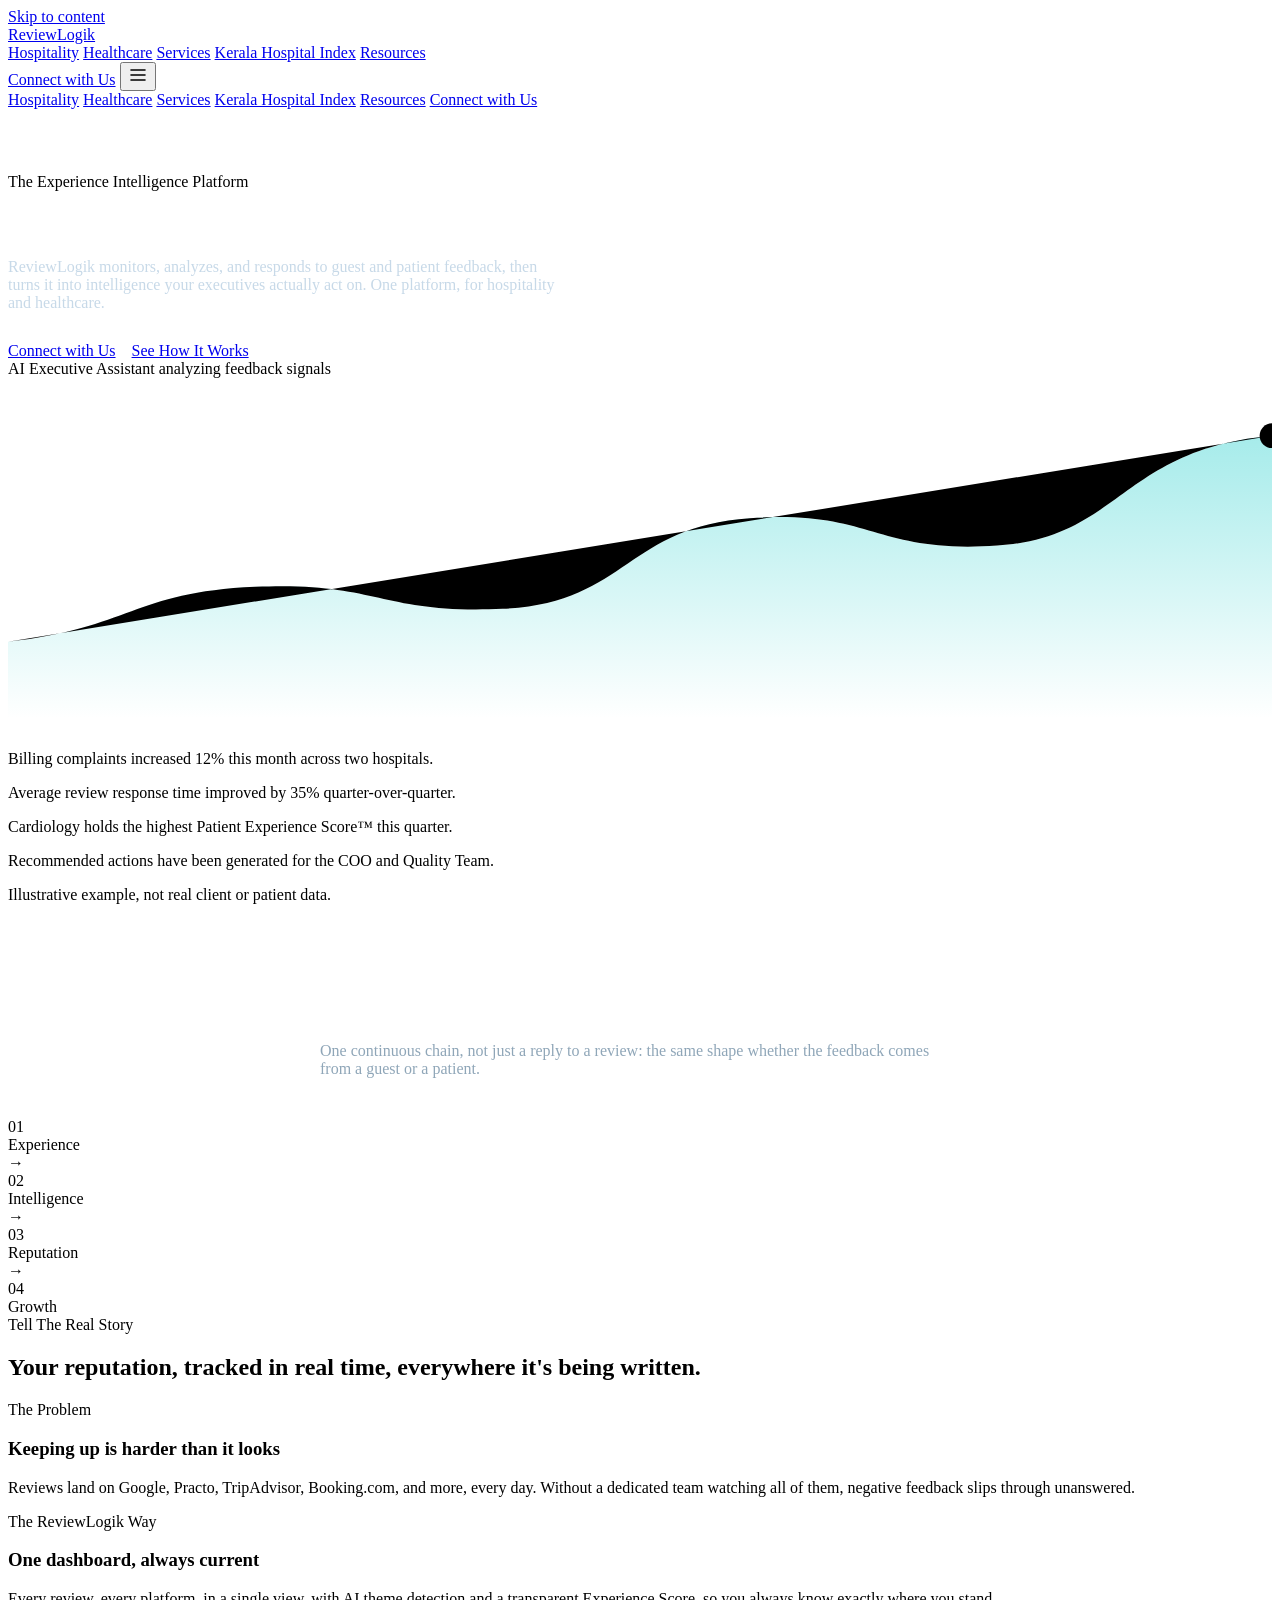
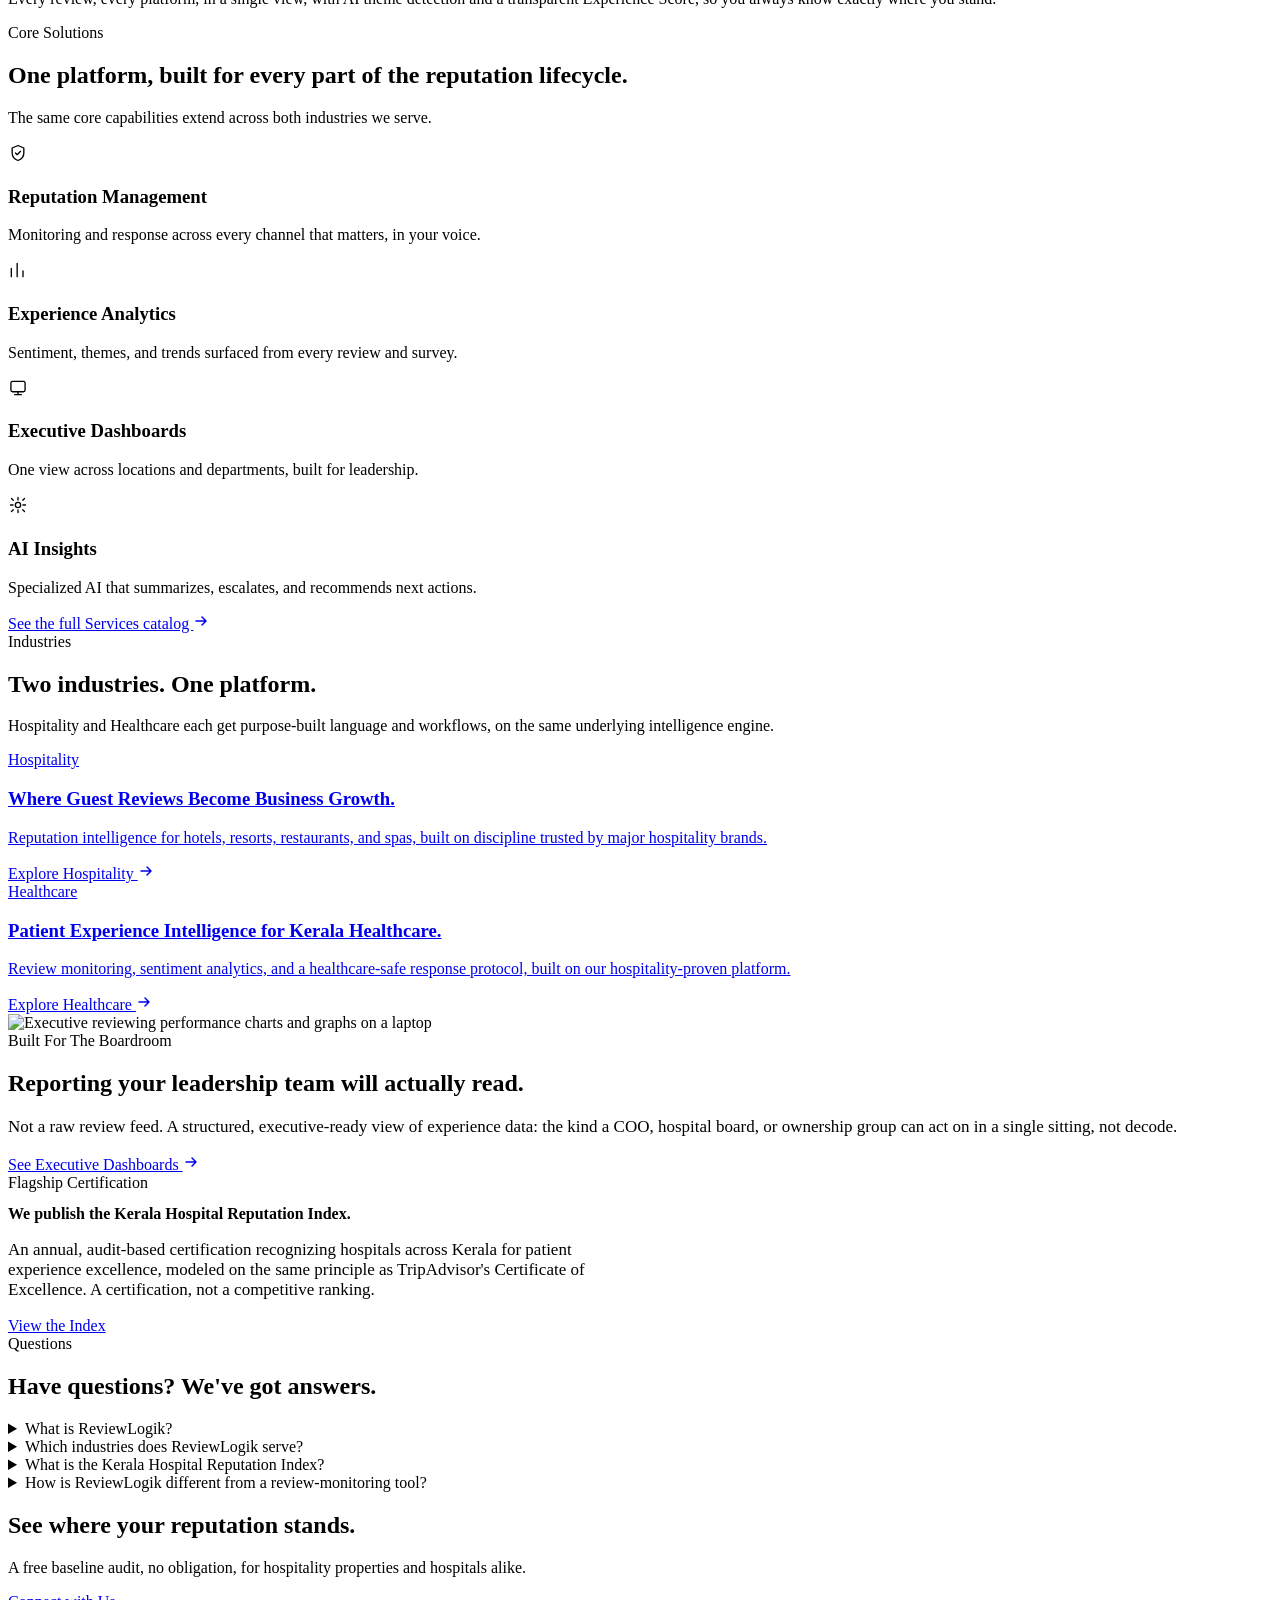
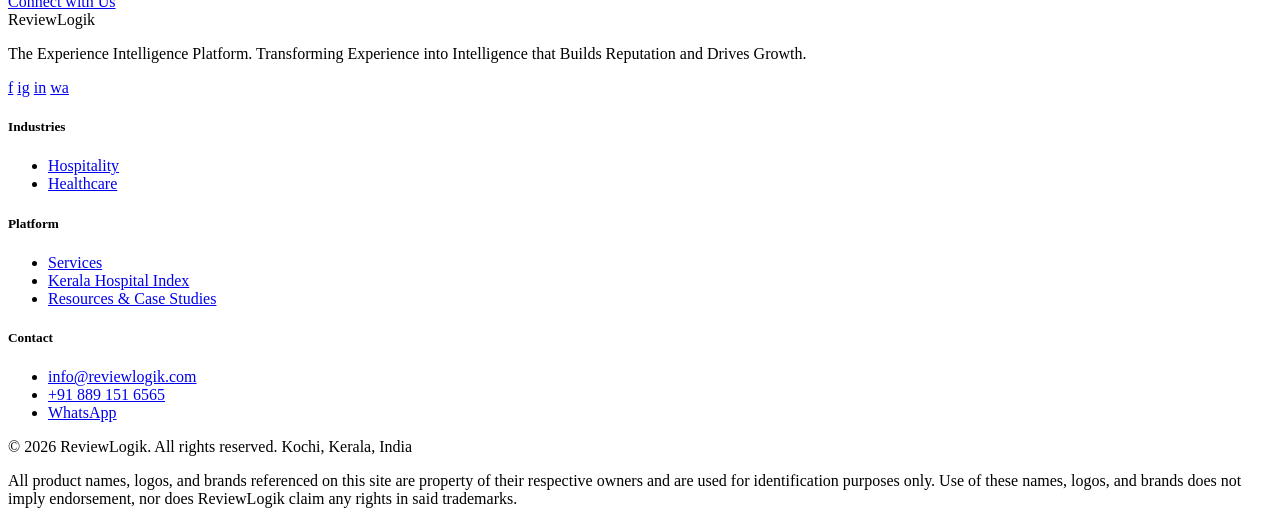
==== index.html @ 5dbf4f32 "Add files via upload" ====
<!DOCTYPE html>
<html lang="en">
<head>
<meta charset="UTF-8">
<meta name="viewport" content="width=device-width, initial-scale=1.0">
<title>ReviewLogik | The Experience Intelligence Platform</title>
<meta name="description" content="ReviewLogik turns guest and patient feedback into executive intelligence: reputation management, experience analytics, and AI-powered insight for hospitality and healthcare.">
<link rel="canonical" href="https://reviewlogik.com/">

<meta property="og:type" content="website">
<meta property="og:title" content="ReviewLogik | The Experience Intelligence Platform">
<meta property="og:description" content="ReviewLogik turns guest and patient feedback into executive intelligence: reputation management, experience analytics, and AI-powered insight for hospitality and healthcare.">
<meta property="og:url" content="https://reviewlogik.com/">
<meta property="og:image" content="https://reviewlogik.com/assets/img/og-default.png">
<meta property="og:site_name" content="ReviewLogik">

<meta name="twitter:card" content="summary_large_image">
<meta name="twitter:title" content="ReviewLogik | The Experience Intelligence Platform">
<meta name="twitter:description" content="ReviewLogik turns guest and patient feedback into executive intelligence: reputation management, experience analytics, and AI-powered insight for hospitality and healthcare.">
<meta name="twitter:image" content="https://reviewlogik.com/assets/img/og-default.png">

<link rel="preconnect" href="https://fonts.googleapis.com">
<link rel="preconnect" href="https://fonts.gstatic.com" crossorigin>
<link href="https://fonts.googleapis.com/css2?family=Inter:wght@400;500;600;700;800&display=swap" rel="stylesheet">
<link rel="stylesheet" href="/assets/css/styles.css">

<script type="application/ld+json">
{
  "@context": "https://schema.org",
  "@type": "Organization",
  "name": "ReviewLogik",
  "url": "https://reviewlogik.com/",
  "description": "ReviewLogik is the Experience Intelligence Platform, helping hospitality and healthcare organizations turn guest and patient feedback into reputation and growth.",
  "sameAs": [
    "https://www.facebook.com/reviewlogik/",
    "https://www.instagram.com/reviewlogik/",
    "https://www.linkedin.com/company/reviewlogik/"
  ],
  "address": { "@type": "PostalAddress", "addressLocality": "Kochi", "addressRegion": "Kerala", "addressCountry": "IN" },
  "contactPoint": { "@type": "ContactPoint", "telephone": "+91-889-151-6565", "email": "info@reviewlogik.com", "contactType": "sales" }
}
</script>
<script type="application/ld+json">
{
  "@context": "https://schema.org",
  "@type": "FAQPage",
  "mainEntity": [
    {
      "@type": "Question",
      "name": "What is ReviewLogik?",
      "acceptedAnswer": { "@type": "Answer", "text": "ReviewLogik is an Experience Intelligence Platform that helps hospitality and healthcare organizations monitor, analyze, and respond to guest and patient feedback, turning reviews and sentiment into intelligence executives can act on." }
    },
    {
      "@type": "Question",
      "name": "Which industries does ReviewLogik serve?",
      "acceptedAnswer": { "@type": "Answer", "text": "ReviewLogik serves two industries today: Hospitality (hotels, resorts, restaurants, and spas) and Healthcare (hospitals and clinics), on one shared platform." }
    },
    {
      "@type": "Question",
      "name": "What is the Kerala Hospital Reputation Index?",
      "acceptedAnswer": { "@type": "Answer", "text": "The Kerala Hospital Reputation Index is ReviewLogik's annual, audit-based certification recognizing hospitals across Kerala for patient experience excellence, modeled on the same principle as TripAdvisor's Certificate of Excellence." }
    },
    {
      "@type": "Question",
      "name": "How is ReviewLogik different from a review-monitoring tool?",
      "acceptedAnswer": { "@type": "Answer", "text": "Rather than only monitoring and responding to reviews, ReviewLogik turns that feedback into executive-level intelligence: sentiment trends, department-level insight, and recommended actions, delivered through executive dashboards." }
    }
  ]
}
</script>
</head>
<body>

<a class="skip-link" href="#main">Skip to content</a>
<header class="site-header">
  <div class="nav-inner">
    <a class="wordmark" href="/index.html" aria-label="ReviewLogik home">ReviewLogik</a>
    <nav class="nav-links" aria-label="Primary">
      <a href="/industries/hospitality.html">Hospitality</a>
      <a href="/industries/healthcare.html">Healthcare</a>
      <a href="/services.html">Services</a>
      <a href="/kerala-hospital-index.html">Kerala Hospital Index</a>
      <a href="/resources.html">Resources</a>
    </nav>
    <div class="nav-cta">
      <a class="btn btn-primary btn-sm" href="/services.html#audit">Connect with Us</a>
      <button class="nav-toggle" type="button" aria-label="Open menu" aria-expanded="false" aria-controls="mobile-nav">
        <svg width="20" height="20" viewBox="0 0 20 20" fill="none" aria-hidden="true"><path d="M3 5h14M3 10h14M3 15h14" stroke="currentColor" stroke-width="1.6" stroke-linecap="round"/></svg>
      </button>
    </div>
  </div>
  <nav class="nav-mobile" id="mobile-nav" aria-label="Mobile">
    <a href="/industries/hospitality.html">Hospitality</a>
    <a href="/industries/healthcare.html">Healthcare</a>
    <a href="/services.html">Services</a>
    <a href="/kerala-hospital-index.html">Kerala Hospital Index</a>
    <a href="/resources.html">Resources</a>
    <a href="/services.html#audit">Connect with Us</a>
  </nav>
</header>

<main id="main">

  <!-- HERO -->
  <section class="section-dark" style="padding-top:64px; padding-bottom:56px;">
    <div class="wrap split">
      <div>
        <span class="eyebrow on-dark">The Experience Intelligence Platform</span>
        <h1 style="color:#fff;">Turn Every <span class="hl-dark">Experience</span> Into <span class="hl-dark">Executive Intelligence.</span></h1>
        <p class="lede" style="color:#C7D9E8; max-width:560px; margin-top:18px;">ReviewLogik monitors, analyzes, and responds to guest and patient feedback, then turns it into intelligence your executives actually act on. One platform, for hospitality and healthcare.</p>
        <div style="display:flex; gap:16px; flex-wrap:wrap; margin-top:30px;">
          <a class="btn btn-on-dark" href="/services.html#audit">Connect with Us</a>
          <a class="btn btn-ghost-on-dark" href="#flow">See How It Works</a>
        </div>
      </div>

      <div>
        <div class="insight-panel">
          <div class="insight-panel-head">
            <span class="label">AI Executive Assistant</span>
            <span class="live"><span class="dot"></span> analyzing feedback signals</span>
          </div>

          <svg viewBox="0 0 460 128" width="100%" height="auto" aria-hidden="true" role="img" aria-label="Illustrative trend line showing improving response performance over time">
            <defs>
              <linearGradient id="curveFill" x1="0" y1="0" x2="0" y2="1">
                <stop offset="0%" stop-color="#00C7C4" stop-opacity="0.35"/>
                <stop offset="100%" stop-color="#00C7C4" stop-opacity="0"/>
              </linearGradient>
            </defs>
            <line x1="0" y1="104" x2="460" y2="104" stroke="rgba(255,255,255,.1)" stroke-width="1"/>
            <path d="M0,96 C45,91 45,78 90,76 C135,74 135,86 180,84 C225,82 225,54 270,51 C315,48 315,64 360,61 C405,58 405,26 460,21 L460,124 L0,124 Z" fill="url(#curveFill)"/>
            <path class="draw-line" d="M0,96 C45,91 45,78 90,76 C135,74 135,86 180,84 C225,82 225,54 270,51 C315,48 315,64 360,61 C405,58 405,26 460,21"/>
            <circle cx="460" cy="21" r="4.5" fill="var(--color-teal-bright)"/>
          </svg>

          <div class="insight-lines">
            <div class="insight-line"><span class="dot warning"></span><p>Billing complaints increased 12% this month across two hospitals.</p></div>
            <div class="insight-line"><span class="dot success"></span><p>Average review response time improved by 35% quarter-over-quarter.</p></div>
            <div class="insight-line"><span class="dot neutral"></span><p>Cardiology holds the highest Patient Experience Score™ this quarter.</p></div>
            <div class="insight-line"><span class="dot success"></span><p>Recommended actions have been generated for the COO and Quality Team.</p></div>
          </div>

          <p class="insight-caption">Illustrative example, not real client or patient data.</p>
        </div>
      </div>
    </div>
  </section>

  <!-- FLOW MOTIF -->
  <section class="section-dark" id="flow" style="padding-top:0;">
    <div class="wrap">
      <h2 class="center-text reveal" style="color:#fff;">Experience → Intelligence → Reputation → Growth</h2>
      <p class="center-text reveal" style="color:#8FA6B8; max-width:640px; margin:14px auto 40px;">One continuous chain, not just a reply to a review: the same shape whether the feedback comes from a guest or a patient.</p>
      <div class="flow-row reveal">
        <div class="flow-step"><div class="n">01</div><div class="t">Experience</div></div>
        <div class="flow-arrow">&rarr;</div>
        <div class="flow-step"><div class="n">02</div><div class="t">Intelligence</div></div>
        <div class="flow-arrow">&rarr;</div>
        <div class="flow-step"><div class="n">03</div><div class="t">Reputation</div></div>
        <div class="flow-arrow">&rarr;</div>
        <div class="flow-step"><div class="n">04</div><div class="t">Growth</div></div>
      </div>
    </div>
  </section>

  <!-- PROBLEM / SOLUTION -->
  <section>
    <div class="wrap">
      <div class="section-head reveal">
        <span class="eyebrow">Tell The Real Story</span>
        <h2>Your reputation, tracked in real time, everywhere it's being written.</h2>
      </div>
      <div class="grid grid-2">
        <div class="story-card problem reveal">
          <div class="tag">The Problem</div>
          <h3>Keeping up is harder than it looks</h3>
          <p>Reviews land on Google, Practo, TripAdvisor, Booking.com, and more, every day. Without a dedicated team watching all of them, negative feedback slips through unanswered.</p>
        </div>
        <div class="story-card solution reveal">
          <div class="tag">The ReviewLogik Way</div>
          <h3>One dashboard, always current</h3>
          <p>Every review, every platform, in a single view, with AI theme detection and a transparent Experience Score, so you always know exactly where you stand.</p>
        </div>
      </div>
    </div>
  </section>

  <!-- CORE SOLUTIONS OVERVIEW -->
  <section class="section-alt">
    <div class="wrap">
      <div class="section-head reveal">
        <span class="eyebrow">Core Solutions</span>
        <h2>One platform, built for every part of the reputation lifecycle.</h2>
        <p>The same core capabilities extend across both industries we serve.</p>
      </div>
      <div class="grid grid-4">
        <div class="card card-hover reveal">
          <div class="mark"><svg width="20" height="20" viewBox="0 0 24 24" fill="none" aria-hidden="true"><path d="M12 3l7 3v6c0 4.5-3 7.5-7 9-4-1.5-7-4.5-7-9V6l7-3z" stroke="currentColor" stroke-width="1.6" stroke-linejoin="round"/><path d="M9 12l2 2 4-4" stroke="currentColor" stroke-width="1.6" stroke-linecap="round" stroke-linejoin="round"/></svg></div>
          <h3>Reputation Management</h3>
          <p class="muted mt-1" style="font-size:1rem;">Monitoring and response across every channel that matters, in your voice.</p>
        </div>
        <div class="card card-hover reveal">
          <div class="mark"><svg width="20" height="20" viewBox="0 0 24 24" fill="none" aria-hidden="true"><path d="M4 20V10M11 20V4M18 20v-7" stroke="currentColor" stroke-width="1.6" stroke-linecap="round"/></svg></div>
          <h3>Experience Analytics</h3>
          <p class="muted mt-1" style="font-size:1rem;">Sentiment, themes, and trends surfaced from every review and survey.</p>
        </div>
        <div class="card card-hover reveal">
          <div class="mark"><svg width="20" height="20" viewBox="0 0 24 24" fill="none" aria-hidden="true"><rect x="3.5" y="4" width="17" height="12.5" rx="2" stroke="currentColor" stroke-width="1.6"/><path d="M8 20h8M12 16.5V20" stroke="currentColor" stroke-width="1.6" stroke-linecap="round"/></svg></div>
          <h3>Executive Dashboards</h3>
          <p class="muted mt-1" style="font-size:1rem;">One view across locations and departments, built for leadership.</p>
        </div>
        <div class="card card-hover reveal">
          <div class="mark"><svg width="20" height="20" viewBox="0 0 24 24" fill="none" aria-hidden="true"><path d="M12 3v3M12 18v3M4.2 4.2l2.1 2.1M17.7 17.7l2.1 2.1M3 12h3M18 12h3M4.2 19.8l2.1-2.1M17.7 6.3l2.1-2.1" stroke="currentColor" stroke-width="1.6" stroke-linecap="round"/><circle cx="12" cy="12" r="3.2" stroke="currentColor" stroke-width="1.6"/></svg></div>
          <h3>AI Insights</h3>
          <p class="muted mt-1" style="font-size:1rem;">Specialized AI that summarizes, escalates, and recommends next actions.</p>
        </div>
      </div>
      <div class="center-text mt-3 reveal">
        <a class="btn-link" href="/services.html">See the full Services catalog
          <svg width="16" height="16" viewBox="0 0 16 16" fill="none" aria-hidden="true"><path d="M3 8h10M9 4l4 4-4 4" stroke="currentColor" stroke-width="1.5" stroke-linecap="round" stroke-linejoin="round"/></svg>
        </a>
      </div>
    </div>
  </section>

  <!-- INDUSTRIES SPLIT -->
  <section>
    <div class="wrap">
      <div class="section-head center reveal">
        <span class="eyebrow">Industries</span>
        <h2>Two industries. One platform.</h2>
        <p>Hospitality and Healthcare each get purpose-built language and workflows, on the same underlying intelligence engine.</p>
      </div>
      <div class="grid grid-2">
        <a class="card card-hover reveal" href="/industries/hospitality.html" style="display:block;">
          <span class="badge badge-teal mb-2">Hospitality</span>
          <h3>Where Guest Reviews Become Business Growth.</h3>
          <p class="muted mt-2">Reputation intelligence for hotels, resorts, restaurants, and spas, built on discipline trusted by major hospitality brands.</p>
          <span class="btn-link mt-3">Explore Hospitality
            <svg width="16" height="16" viewBox="0 0 16 16" fill="none" aria-hidden="true"><path d="M3 8h10M9 4l4 4-4 4" stroke="currentColor" stroke-width="1.5" stroke-linecap="round" stroke-linejoin="round"/></svg>
          </span>
        </a>
        <a class="card card-hover reveal" href="/industries/healthcare.html" style="display:block;">
          <span class="badge badge-teal mb-2">Healthcare</span>
          <h3>Patient Experience Intelligence for Kerala Healthcare.</h3>
          <p class="muted mt-2">Review monitoring, sentiment analytics, and a healthcare-safe response protocol, built on our hospitality-proven platform.</p>
          <span class="btn-link mt-3">Explore Healthcare
            <svg width="16" height="16" viewBox="0 0 16 16" fill="none" aria-hidden="true"><path d="M3 8h10M9 4l4 4-4 4" stroke="currentColor" stroke-width="1.5" stroke-linecap="round" stroke-linejoin="round"/></svg>
          </span>
        </a>
      </div>
    </div>
  </section>

  <!-- EXECUTIVE-READY REPORTING (photography) -->
  <section class="section-alt">
    <div class="wrap split-reverse">
      <div>
        <div class="photo-frame ratio-4-3 reveal">
          <img src="https://images.unsplash.com/photo-1763038311036-6d18805537e5?auto=format&fit=crop&w=1200&q=80" alt="Executive reviewing performance charts and graphs on a laptop" loading="lazy" width="1200" height="900">
        </div>
      </div>
      <div>
        <span class="eyebrow">Built For The Boardroom</span>
        <h2>Reporting your <span class="hl">leadership team</span> will actually read.</h2>
        <p class="muted mt-2" style="font-size:1.0625rem;">Not a raw review feed. A structured, executive-ready view of experience data: the kind a COO, hospital board, or ownership group can act on in a single sitting, not decode.</p>
        <a class="btn-link mt-3" href="/services.html#core">See Executive Dashboards
          <svg width="16" height="16" viewBox="0 0 16 16" fill="none" aria-hidden="true"><path d="M3 8h10M9 4l4 4-4 4" stroke="currentColor" stroke-width="1.5" stroke-linecap="round" stroke-linejoin="round"/></svg>
        </a>
      </div>
    </div>
  </section>

  <!-- KERALA HOSPITAL INDEX TEASER -->
  <section>
    <div class="wrap">
      <div class="card reveal" style="padding:var(--sp-5); background:var(--color-sky); border:none;">
        <div style="display:grid; gap:28px; grid-template-columns:1fr;">
          <div>
            <span class="badge badge-neutral mb-2">Flagship Certification</span>
            <h2 style="font-size:var(--fs-h3); margin-bottom:10px;">We publish the Kerala Hospital Reputation Index.</h2>
            <p class="muted" style="max-width:640px; font-size:1.0625rem;">An annual, audit-based certification recognizing hospitals across Kerala for patient experience excellence, modeled on the same principle as TripAdvisor's Certificate of Excellence. A certification, not a competitive ranking.</p>
            <a class="btn btn-primary mt-3" href="/kerala-hospital-index.html">View the Index</a>
          </div>
        </div>
      </div>
    </div>
  </section>

  <!-- FAQ (mirrors the FAQPage schema in <head>) -->
  <section class="section-alt">
    <div class="wrap" style="max-width:760px;">
      <div class="section-head reveal">
        <span class="eyebrow">Questions</span>
        <h2>Have questions? We've got answers.</h2>
      </div>
      <details class="faq-item reveal">
        <summary>What is ReviewLogik?</summary>
        <p>ReviewLogik is an Experience Intelligence Platform that helps hospitality and healthcare organizations monitor, analyze, and respond to guest and patient feedback, turning reviews and sentiment into intelligence executives can act on.</p>
      </details>
      <details class="faq-item reveal">
        <summary>Which industries does ReviewLogik serve?</summary>
        <p>Two, today: Hospitality (hotels, resorts, restaurants, and spas) and Healthcare (hospitals and clinics), on one shared platform.</p>
      </details>
      <details class="faq-item reveal">
        <summary>What is the Kerala Hospital Reputation Index?</summary>
        <p>ReviewLogik's annual, audit-based certification recognizing hospitals across Kerala for patient experience excellence, modeled on the same principle as TripAdvisor's Certificate of Excellence.</p>
      </details>
      <details class="faq-item reveal">
        <summary>How is ReviewLogik different from a review-monitoring tool?</summary>
        <p>Rather than only monitoring and responding to reviews, ReviewLogik turns that feedback into executive-level intelligence: sentiment trends, department-level insight, and recommended actions, delivered through executive dashboards.</p>
      </details>
    </div>
  </section>

  <!-- CTA BANNER -->
  <section class="cta-banner" id="audit">
    <div class="wrap reveal">
      <h2>See where your reputation stands.</h2>
      <p>A free baseline audit, no obligation, for hospitality properties and hospitals alike.</p>
      <div class="ctas">
        <a class="btn btn-on-dark" href="/services.html#audit">Connect with Us</a>
      </div>
    </div>
  </section>

</main>

<footer class="site-footer">
  <div class="wrap">
    <div class="footer-grid">
      <div>
        <div class="wordmark">ReviewLogik</div>
        <p class="footer-tagline">The Experience Intelligence Platform. Transforming Experience into Intelligence that Builds Reputation and Drives Growth.</p>
        <div class="footer-social">
          <a href="https://www.facebook.com/reviewlogik/" aria-label="ReviewLogik on Facebook">f</a>
          <a href="https://www.instagram.com/reviewlogik/" aria-label="ReviewLogik on Instagram">ig</a>
          <a href="https://www.linkedin.com/company/reviewlogik/" aria-label="ReviewLogik on LinkedIn">in</a>
          <a href="https://wa.me/+918891516565" aria-label="Message ReviewLogik on WhatsApp">wa</a>
        </div>
      </div>
      <div>
        <h5>Industries</h5>
        <ul>
          <li><a href="/industries/hospitality.html">Hospitality</a></li>
          <li><a href="/industries/healthcare.html">Healthcare</a></li>
        </ul>
      </div>
      <div>
        <h5>Platform</h5>
        <ul>
          <li><a href="/services.html">Services</a></li>
          <li><a href="/kerala-hospital-index.html">Kerala Hospital Index</a></li>
          <li><a href="/resources.html">Resources &amp; Case Studies</a></li>
        </ul>
      </div>
      <div>
        <h5>Contact</h5>
        <ul>
          <li><a href="mailto:info@reviewlogik.com">info@reviewlogik.com</a></li>
          <li><a href="tel:+918891516565">+91 889 151 6565</a></li>
          <li><a href="https://wa.me/+918891516565">WhatsApp</a></li>
        </ul>
      </div>
    </div>
    <div class="footer-bottom">
      <span>&copy; 2026 ReviewLogik. All rights reserved.</span>
      <span>Kochi, Kerala, India</span>
    </div>
    <p class="footer-legal">All product names, logos, and brands referenced on this site are property of their respective owners and are used for identification purposes only. Use of these names, logos, and brands does not imply endorsement, nor does ReviewLogik claim any rights in said trademarks.</p>
  </div>
</footer>

<script src="/assets/js/site.js"></script>
</body>
</html>
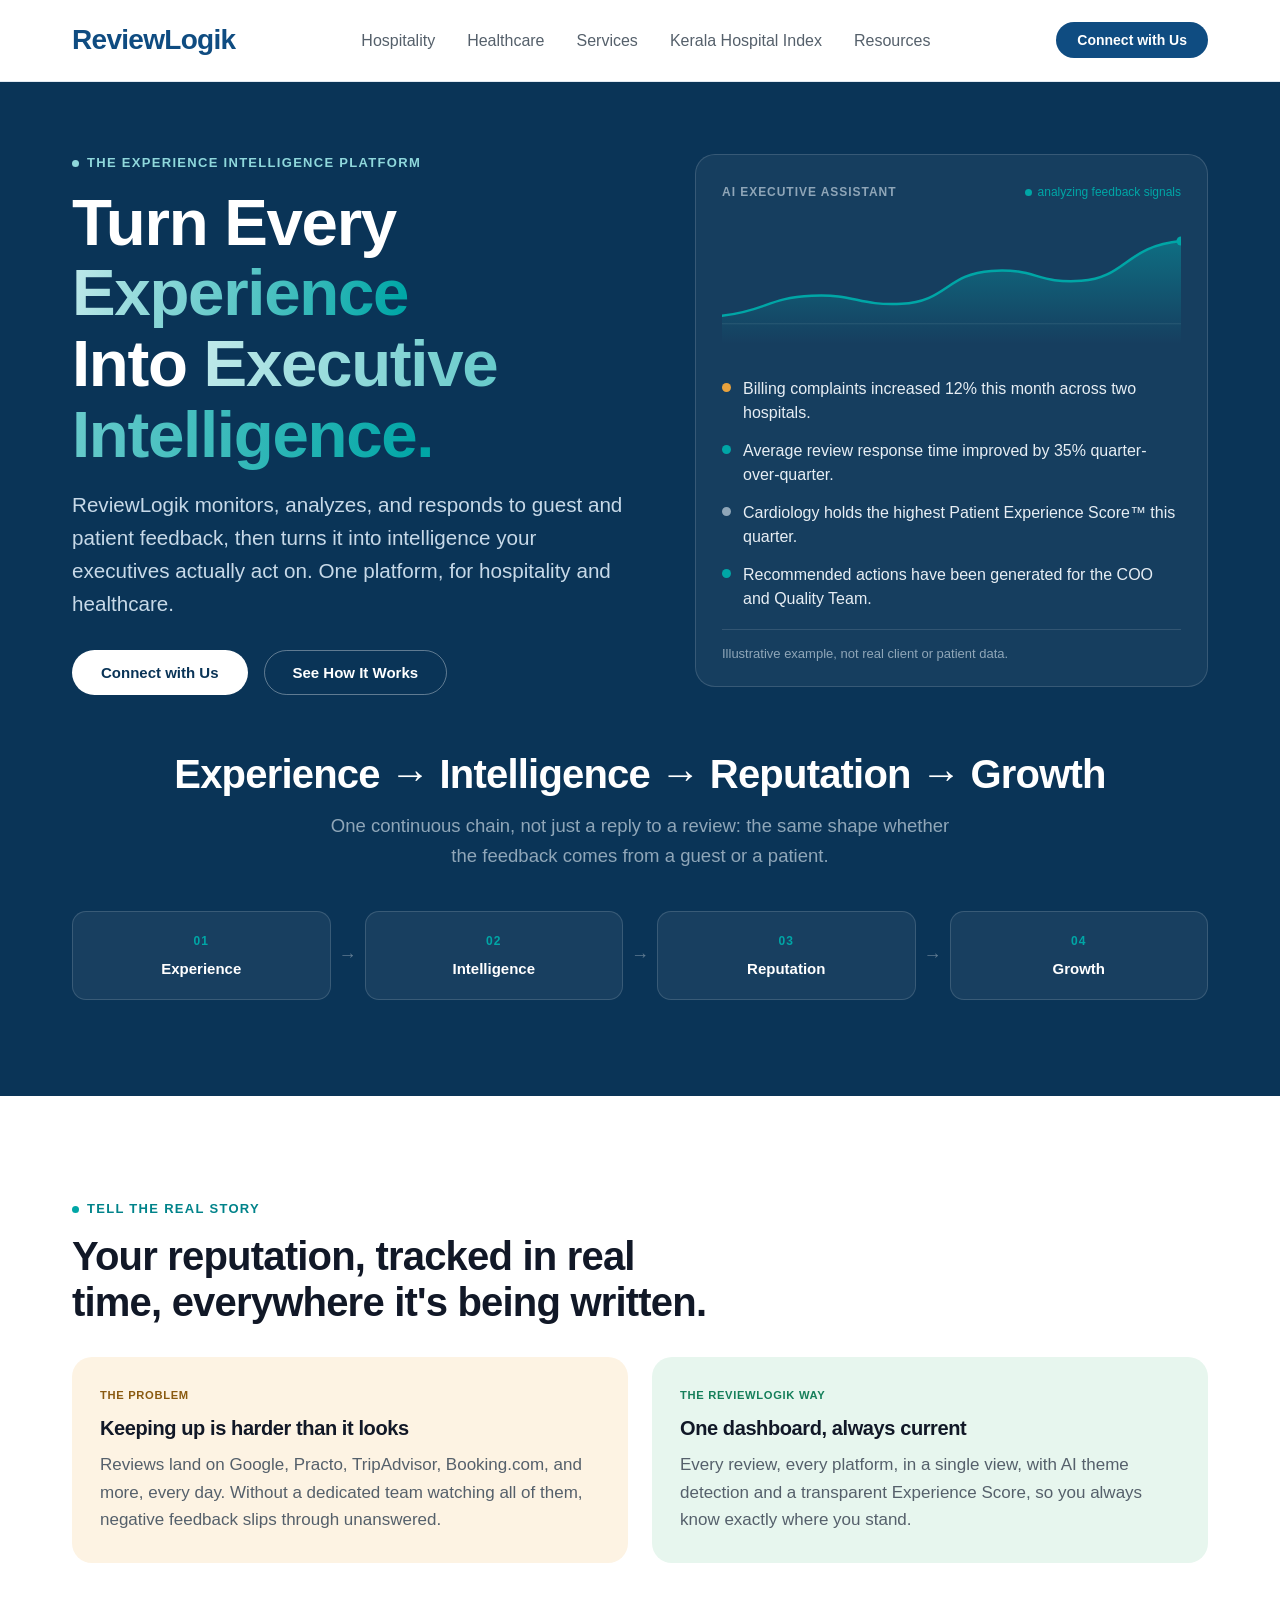
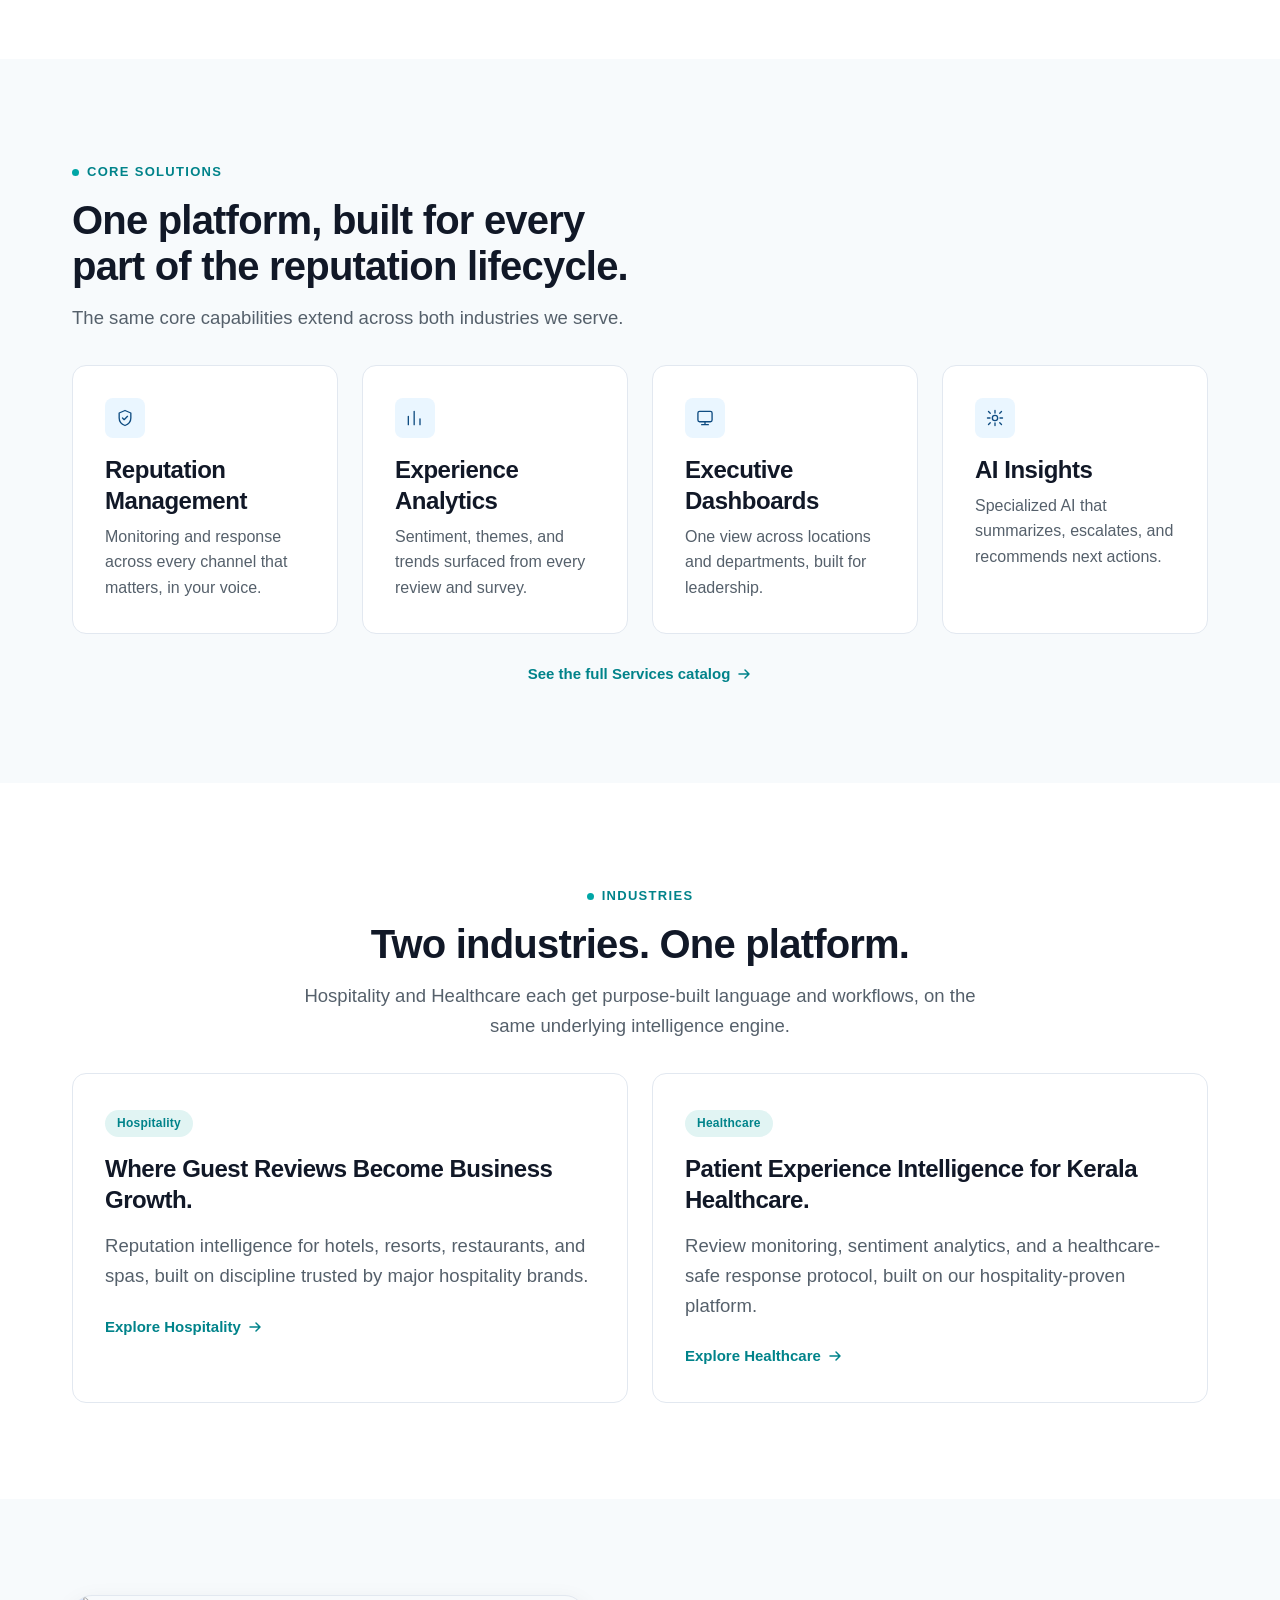
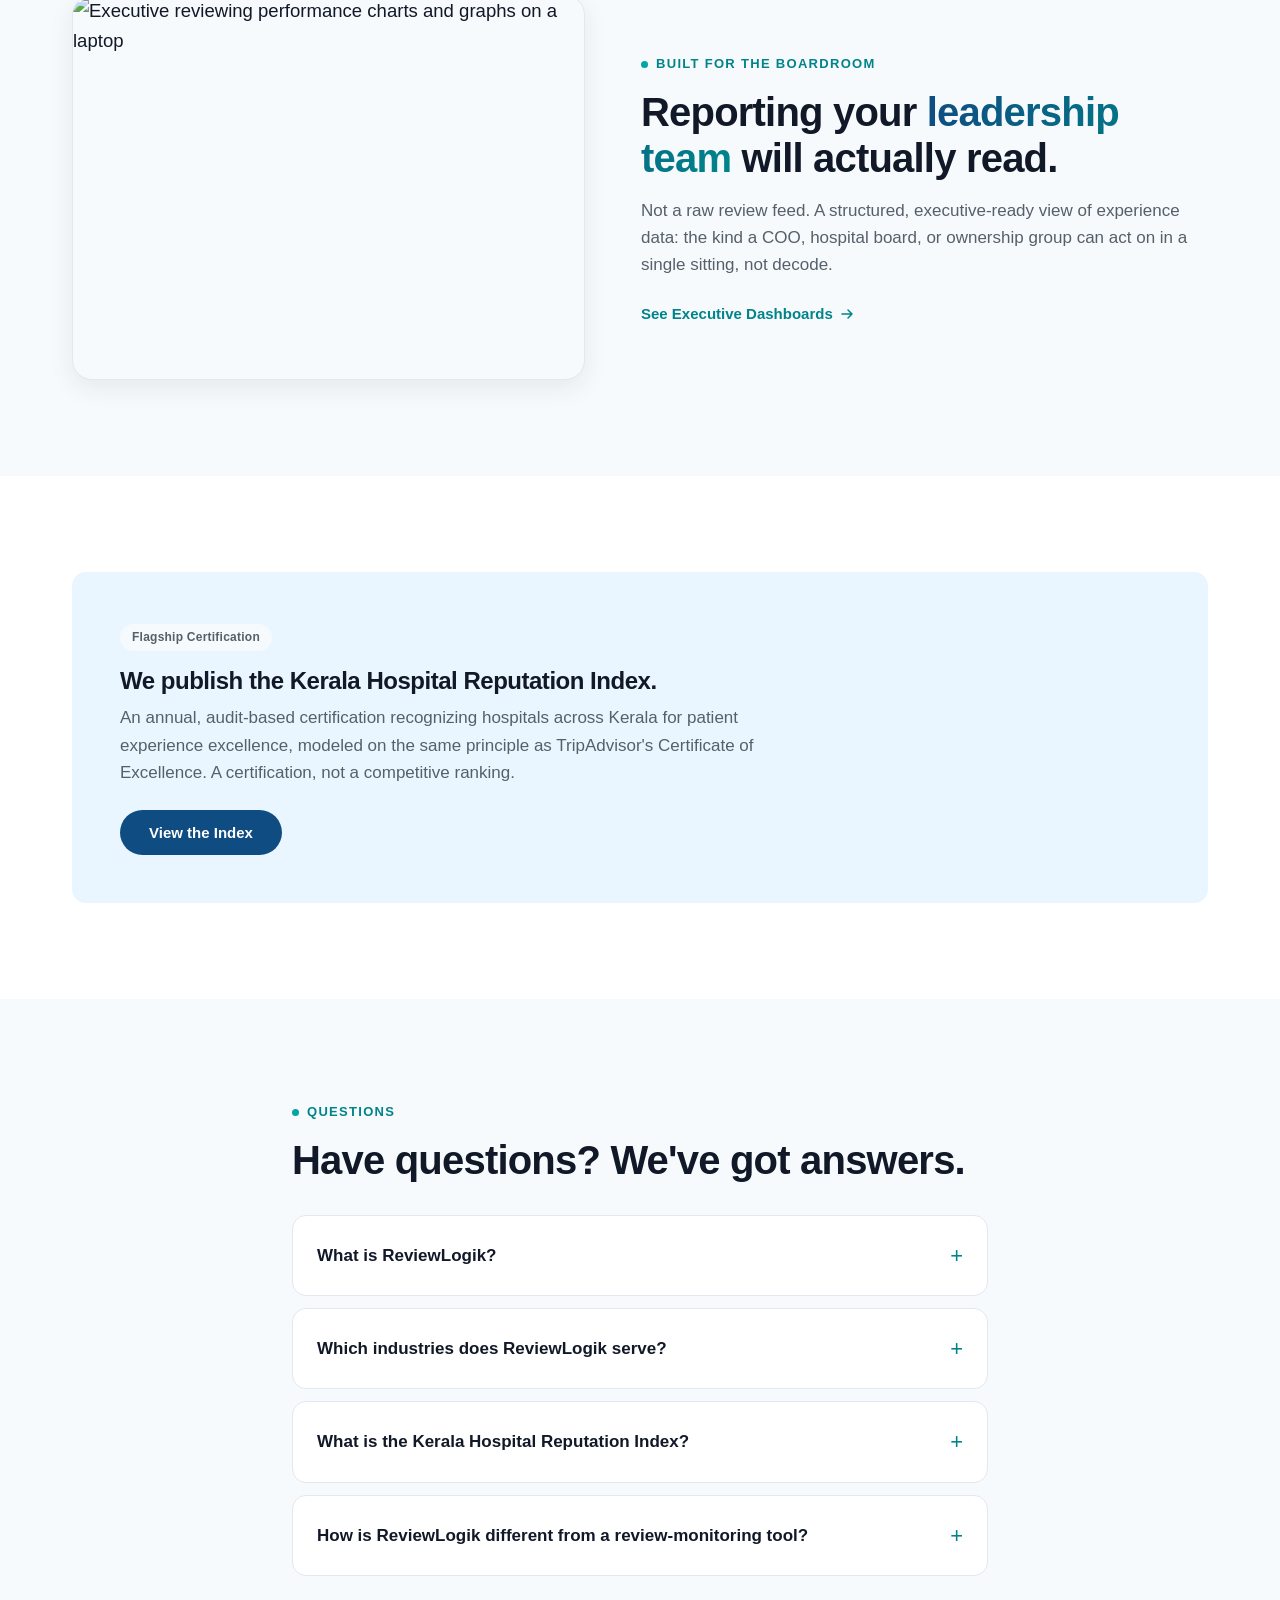
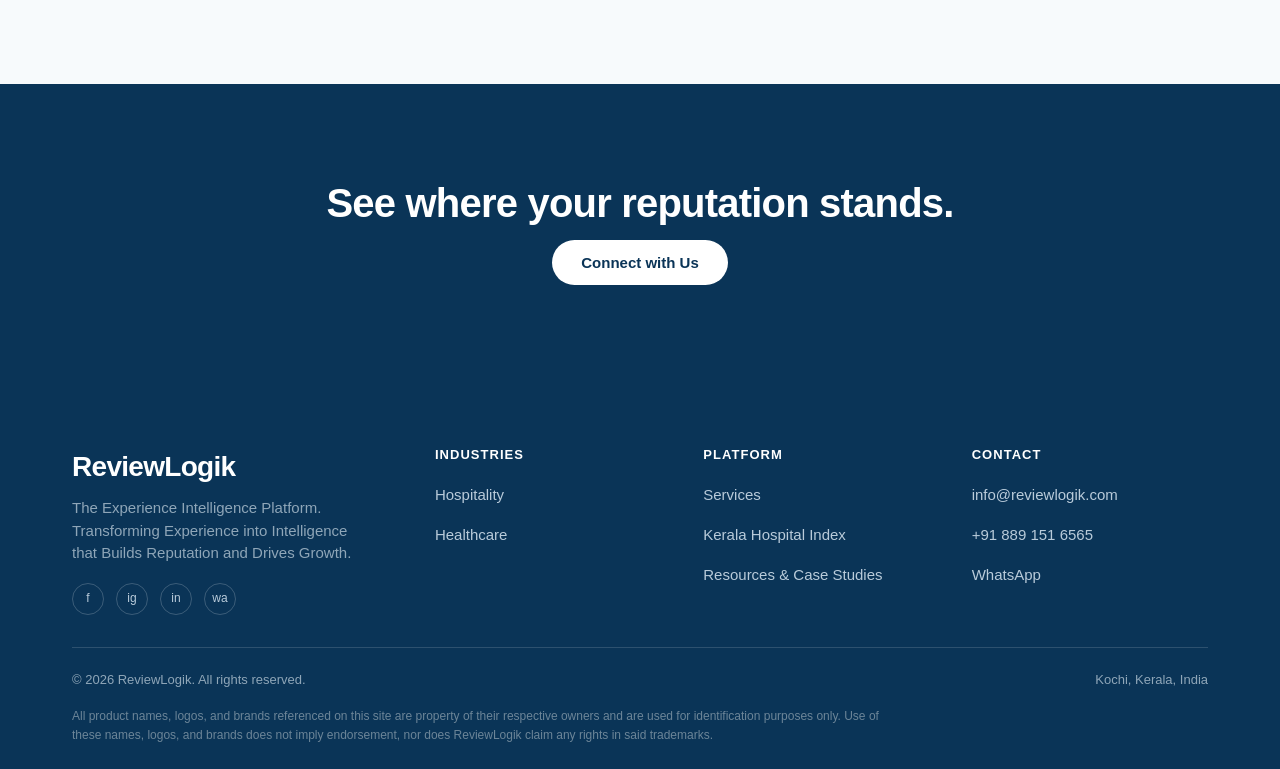
==== commit 66fe9b5f: "cta Removed the description paragraph from the CTA banner." ====
--- a/index.html
+++ b/index.html
@@ -318,7 +318,6 @@
   <section class="cta-banner" id="audit">
     <div class="wrap reveal">
       <h2>See where your reputation stands.</h2>
-      <p>A free baseline audit, no obligation, for hospitality properties and hospitals alike.</p>
       <div class="ctas">
         <a class="btn btn-on-dark" href="/services.html#audit">Connect with Us</a>
       </div>
--- a/assets/css/styles.css
+++ b/assets/css/styles.css
@@ -0,0 +1,758 @@
+/* ==========================================================================
+   ReviewLogik — Experience Intelligence Platform
+   Shared design system: tokens + base components.
+   Loaded on every page. See CLAUDE.md for the design brief this implements.
+   ========================================================================== */
+
+:root{
+  /* --- Color: primary --- */
+  --color-primary:#0F4C81;
+  --color-primary-dark:#0A3457;
+  --color-primary-100:#E8F0F7;
+
+  /* --- Color: teal (secondary) ---
+     --color-teal is deepened from the brief's #00A6A6 for AA text/link
+     contrast on white (~4.6:1). --color-teal-bright is the brief's original
+     value, kept for large decorative use only (icons, chart fills, bold
+     text >=24px) — never for body copy or small labels. */
+  --color-teal:#00838A;
+  --color-teal-bright:#00A6A6;
+  --color-teal-100:#E1F4F3;
+
+  /* --- Color: accent --- */
+  --color-sky:#EAF6FF;
+
+  /* --- Color: neutrals --- */
+  --color-ink:#111827;
+  --color-slate:#55606B;
+  --color-slate-light:#8993A1;
+  --color-line:#E2E8F0;
+  --color-surface:#FFFFFF;
+  --color-surface-alt:#F7FAFC;
+
+  /* --- Color: semantic (wash + dark-text pattern, matches the pilot
+     dashboard's badge system) --- */
+  --color-success-wash:#E7F6EE;
+  --color-success-text:#157F5A;
+  --color-warning-wash:#FDF3E3;
+  --color-warning-text:#8A5A10;
+  --color-danger-wash:#FCEBEA;
+  --color-danger-text:#B03B30;
+
+  /* --- Typography ---
+     Sizes bumped up a step from the original pass — user feedback was that
+     body/card copy read too small on real devices. --fs-body/--fs-small are
+     the two tokens most other text derives from. */
+  --font-body: 'Inter', -apple-system, BlinkMacSystemFont, "Segoe UI", Roboto, Helvetica, Arial, sans-serif;
+  --fs-h1: clamp(2.25rem, 1.45rem + 3.3vw, 4.25rem);
+  --fs-h2: clamp(1.75rem, 1.35rem + 1.6vw, 2.5rem);
+  --fs-h3: clamp(1.25rem, 1.1rem + 0.6vw, 1.5rem);
+  --fs-body: clamp(1.0625rem, 1rem + 0.2vw, 1.1875rem);
+  --fs-small: 0.9375rem;
+  --fs-eyebrow: 0.8125rem;
+
+  /* --- Spacing scale (8px base) --- */
+  --sp-1: 8px;
+  --sp-2: 16px;
+  --sp-3: 24px;
+  --sp-4: 32px;
+  --sp-5: 48px;
+  --sp-6: 64px;
+  --sp-7: 96px;
+  --sp-8: 112px;
+
+  /* --- Shape --- */
+  --radius-sm: 8px;
+  --radius-md: 14px;
+  --radius-lg: 20px;
+  --radius-pill: 999px;
+  --shadow-sm: 0 1px 2px rgba(15,32,55,0.06), 0 1px 1px rgba(15,32,55,0.04);
+  --shadow-md: 0 8px 24px rgba(15,32,55,0.08);
+  --shadow-lift: 0 14px 32px rgba(15,32,55,0.12);
+
+  --max-width: 1200px;
+}
+
+/* ==========================================================================
+   Reset + base
+   ========================================================================== */
+*, *::before, *::after{ box-sizing:border-box; }
+html{ scroll-behavior:smooth; }
+h1, h2{ text-wrap:balance; }
+body{
+  margin:0;
+  background:var(--color-surface);
+  color:var(--color-ink);
+  font-family:var(--font-body);
+  font-size:var(--fs-body);
+  line-height:1.6;
+  -webkit-font-smoothing:antialiased;
+  text-rendering:optimizeLegibility;
+}
+img{ max-width:100%; display:block; }
+a{ color:inherit; text-decoration:none; }
+ul, ol{ margin:0; padding:0; list-style:none; }
+h1, h2, h3, h4{ margin:0; font-weight:700; letter-spacing:-0.02em; color:var(--color-ink); }
+h1{ font-size:var(--fs-h1); line-height:1.08; }
+h2{ font-size:var(--fs-h2); line-height:1.15; }
+h3{ font-size:var(--fs-h3); line-height:1.3; }
+p{ margin:0; }
+button{ font-family:inherit; }
+
+.wrap{ max-width:var(--max-width); margin:0 auto; padding:0 24px; }
+@media (min-width:640px){ .wrap{ padding:0 32px; } }
+
+section{ padding:var(--sp-6) 0; }
+@media (min-width:900px){ section{ padding:var(--sp-7) 0; } }
+
+.section-alt{ background:var(--color-surface-alt); }
+.section-sky{ background:var(--color-sky); }
+.section-dark{ background:var(--color-primary-dark); color:#fff; }
+.section-dark h2, .section-dark h3{ color:#fff; }
+
+/* ==========================================================================
+   Type utilities
+   ========================================================================== */
+.eyebrow{
+  display:inline-flex; align-items:center; gap:8px;
+  font-size:var(--fs-eyebrow); font-weight:700; letter-spacing:0.1em;
+  text-transform:uppercase; color:var(--color-teal); margin-bottom:14px;
+}
+.eyebrow::before{ content:""; width:7px; height:7px; border-radius:50%; background:var(--color-teal-bright); flex-shrink:0; }
+.section-dark .eyebrow{ color:var(--color-teal-bright); }
+.eyebrow.on-dark{ color:#8FD8DC; }
+.eyebrow.on-dark::before{ background:#8FD8DC; }
+
+.section-head{ max-width:680px; margin-bottom:var(--sp-4); }
+.section-head p{ color:var(--color-slate); margin-top:14px; }
+.section-head.center{ margin-left:auto; margin-right:auto; text-align:center; }
+
+.lede{ font-size:clamp(1.125rem, 1.05rem + 0.3vw, 1.3125rem); color:var(--color-slate); line-height:1.6; max-width:560px; }
+.lede-sm{ font-size:1.0625rem; color:var(--color-slate); line-height:1.6; }
+.muted{ color:var(--color-slate); }
+.tabular{ font-variant-numeric:tabular-nums; }
+
+/* ==========================================================================
+   Buttons
+   ========================================================================== */
+.btn{
+  display:inline-flex; align-items:center; justify-content:center; gap:8px;
+  padding:14px 28px; border-radius:var(--radius-pill);
+  font-size:0.9375rem; font-weight:600; line-height:1;
+  border:1.5px solid transparent; cursor:pointer;
+  transition:transform .15s ease, box-shadow .15s ease, background-color .15s ease, color .15s ease, border-color .15s ease;
+  white-space:nowrap;
+}
+.btn:hover{ transform:translateY(-1px); }
+.btn:focus-visible{ outline:3px solid var(--color-teal-bright); outline-offset:2px; }
+.btn-primary{ background:var(--color-primary); color:#fff; }
+.btn-primary:hover{ background:#0C3D69; box-shadow:var(--shadow-md); }
+.btn-ghost{ background:transparent; color:var(--color-primary); border-color:var(--color-line); }
+.btn-ghost:hover{ border-color:var(--color-primary); }
+.btn-on-dark{ background:#fff; color:var(--color-primary-dark); }
+.btn-on-dark:hover{ box-shadow:0 8px 24px rgba(0,0,0,0.25); }
+.btn-ghost-on-dark{ background:transparent; color:#fff; border-color:rgba(255,255,255,0.35); }
+.btn-ghost-on-dark:hover{ border-color:rgba(255,255,255,0.7); }
+.btn-sm{ padding:10px 20px; font-size:0.875rem; }
+.btn-link{ display:inline-flex; align-items:center; gap:6px; font-weight:700; color:var(--color-teal); font-size:0.9375rem; }
+.btn-link:hover{ text-decoration:underline; }
+.btn-link svg{ transition:transform .15s ease; }
+.btn-link:hover svg{ transform:translateX(3px); }
+
+/* ==========================================================================
+   Nav / header
+   ========================================================================== */
+header.site-header{
+  position:sticky; top:0; z-index:50;
+  background:rgba(255,255,255,0.85);
+  backdrop-filter:blur(10px); -webkit-backdrop-filter:blur(10px);
+  border-bottom:1px solid var(--color-line);
+}
+.nav-inner{
+  display:flex; align-items:center; justify-content:space-between;
+  max-width:var(--max-width); margin:0 auto; padding:18px 24px;
+}
+@media (min-width:640px){ .nav-inner{ padding:18px 32px; } }
+.wordmark{
+  font-size:clamp(1.5rem, 1.35rem + 0.5vw, 1.8125rem); font-weight:800; letter-spacing:-0.025em; color:var(--color-primary);
+  display:flex; align-items:baseline; gap:2px;
+}
+.nav-links{ display:none; align-items:center; gap:32px; }
+.nav-links a{ font-size:1rem; font-weight:500; color:var(--color-slate); position:relative; }
+.nav-links a:hover, .nav-links a[aria-current="page"]{ color:var(--color-primary); }
+.nav-links a[aria-current="page"]{ font-weight:700; }
+@media (min-width:960px){ .nav-links{ display:flex; } }
+.nav-cta{ display:flex; align-items:center; gap:16px; }
+.nav-toggle{ display:inline-flex; background:none; border:1px solid var(--color-line); border-radius:var(--radius-sm); padding:9px 10px; flex-shrink:0; }
+@media (min-width:960px){ .nav-toggle{ display:none; } }
+.cta-short{ display:none; }
+@media (max-width:420px){
+  .nav-inner{ padding-left:16px; padding-right:16px; gap:8px; }
+  .nav-cta{ gap:8px; }
+  .nav-cta .btn-sm{ padding:9px 14px; font-size:0.8125rem; }
+  .nav-cta .cta-full{ display:none; }
+  .nav-cta .cta-short{ display:inline; }
+}
+.nav-mobile{ display:none; flex-direction:column; gap:4px; padding:8px 24px 20px; border-top:1px solid var(--color-line); }
+.nav-mobile.open{ display:flex; }
+.nav-mobile a{ padding:12px 4px; font-size:1rem; font-weight:600; color:var(--color-ink); border-bottom:1px solid var(--color-line); }
+@media (min-width:960px){ .nav-mobile{ display:none !important; } }
+
+/* ==========================================================================
+   Cards
+   ========================================================================== */
+.card{
+  background:var(--color-surface); border:1px solid var(--color-line);
+  border-radius:var(--radius-md); padding:var(--sp-4);
+  transition:transform .2s ease, box-shadow .2s ease, border-color .2s ease;
+}
+.card-hover:hover{ transform:translateY(-3px); box-shadow:var(--shadow-lift); border-color:transparent; }
+.card .mark{
+  width:40px; height:40px; border-radius:var(--radius-sm);
+  background:var(--color-sky); color:var(--color-primary);
+  display:flex; align-items:center; justify-content:center;
+  font-weight:700; font-size:1rem; margin-bottom:var(--sp-2);
+}
+
+/* ==========================================================================
+   Pillar tabs (interactive Protect/Grow/Improve — Monitor/Grow/Optimize
+   pattern): a pill selector that swaps a content panel below it.
+   ========================================================================== */
+.pillar-tab-list{ display:flex; gap:10px; flex-wrap:wrap; margin-bottom:var(--sp-4); }
+.pillar-tab-btn{
+  display:inline-flex; align-items:center; gap:10px;
+  padding:12px 22px 12px 14px; border-radius:var(--radius-pill);
+  border:1.5px solid var(--color-line); background:#fff;
+  font-family:inherit; font-weight:700; font-size:0.9375rem; color:var(--color-slate);
+  cursor:pointer; transition:border-color .2s ease, background-color .2s ease, color .2s ease, box-shadow .2s ease;
+}
+.pillar-tab-btn .num{
+  width:24px; height:24px; border-radius:50%; background:var(--color-surface-alt); color:var(--color-slate-light);
+  font-size:0.75rem; font-weight:800; display:flex; align-items:center; justify-content:center; flex-shrink:0;
+  transition:background-color .2s ease, color .2s ease;
+}
+.pillar-tab-btn:hover{ border-color:var(--color-primary); color:var(--color-primary); }
+.pillar-tab-btn[aria-selected="true"]{ background:var(--color-primary); border-color:var(--color-primary); color:#fff; box-shadow:var(--shadow-md); }
+.pillar-tab-btn[aria-selected="true"] .num{ background:rgba(255,255,255,0.22); color:#fff; }
+
+.pillar-panel{ display:none; }
+.pillar-panel.active{
+  display:grid; grid-template-columns:1fr; gap:32px; align-items:center;
+  animation:pillar-panel-in .45s ease both;
+}
+@media (min-width:900px){ .pillar-panel.active{ grid-template-columns:1.05fr 0.95fr; gap:52px; } }
+@keyframes pillar-panel-in{ from{ opacity:0; transform:translateY(12px); } to{ opacity:1; transform:translateY(0); } }
+@media (prefers-reduced-motion: reduce){ .pillar-panel.active{ animation:none; } }
+
+.pillar-panel-body .kicker{ font-size:0.9375rem; font-weight:700; color:var(--color-teal); font-style:normal; margin-bottom:8px; }
+.pillar-panel-body h3{ font-size:var(--fs-h3); margin-bottom:12px; }
+.pillar-panel-list{ display:flex; flex-direction:column; gap:14px; margin-top:20px; }
+.pillar-panel-list li{ display:flex; gap:12px; font-size:1rem; color:var(--color-ink); line-height:1.5; }
+.pillar-panel-list li .ic{
+  width:24px; height:24px; border-radius:7px; background:var(--color-teal-100); color:var(--color-teal);
+  display:flex; align-items:center; justify-content:center; flex-shrink:0; font-size:12px; font-weight:800; margin-top:1px;
+}
+.pillar-visual{
+  background:var(--color-surface-alt); border:1px solid var(--color-line); border-radius:var(--radius-lg);
+  padding:32px; display:flex; align-items:center; justify-content:center; min-height:260px;
+}
+
+.grid{ display:grid; gap:var(--sp-3); }
+.grid-2{ grid-template-columns:1fr; }
+.grid-3{ grid-template-columns:1fr; }
+.grid-4{ grid-template-columns:1fr; }
+@media (min-width:640px){ .grid-2{ grid-template-columns:repeat(2,1fr); } .grid-4{ grid-template-columns:repeat(2,1fr); } }
+@media (min-width:900px){ .grid-3{ grid-template-columns:repeat(3,1fr); } .grid-4{ grid-template-columns:repeat(4,1fr); } }
+
+/* Two-column split layouts (hero, feature-with-visual sections) */
+.split{ display:grid; gap:36px; grid-template-columns:1fr; align-items:center; }
+@media (min-width:960px){ .split{ grid-template-columns:1.05fr 0.95fr; gap:56px; } }
+.split-reverse{ display:grid; gap:36px; grid-template-columns:1fr; align-items:center; }
+@media (min-width:960px){ .split-reverse{ grid-template-columns:0.95fr 1.05fr; gap:56px; } }
+
+/* ==========================================================================
+   Story cards (problem / solution contrast pair)
+   ========================================================================== */
+.story-card{ border-radius:var(--radius-lg); padding:30px 28px; }
+.story-card.problem{ background:var(--color-warning-wash); }
+.story-card.solution{ background:var(--color-success-wash); }
+.story-card .tag{ font-size:0.7rem; font-weight:700; letter-spacing:0.06em; text-transform:uppercase; margin-bottom:10px; }
+.story-card.problem .tag{ color:var(--color-warning-text); }
+.story-card.solution .tag{ color:var(--color-success-text); }
+.story-card h3{ font-size:1.25rem; margin:0 0 10px; }
+.story-card p{ font-size:1.0625rem; color:var(--color-slate); line-height:1.6; margin:0; }
+
+/* ==========================================================================
+   Trust logo strip
+   ========================================================================== */
+.trust-strip{ text-align:center; }
+.trust-strip .lbl{ font-size:0.8125rem; color:var(--color-slate-light); letter-spacing:0.06em; text-transform:uppercase; margin-bottom:26px; font-weight:600; }
+.logo-row{ display:flex; justify-content:center; align-items:center; gap:44px; flex-wrap:wrap; }
+.logo-row img{ height:24px; width:auto; object-fit:contain; opacity:0.65; filter:grayscale(35%); transition:opacity .2s ease, filter .2s ease; }
+.logo-row img:hover{ opacity:1; filter:grayscale(0%); }
+
+/* ==========================================================================
+   Horizontal journey / stage row
+   ========================================================================== */
+.journey-row{ display:flex; gap:14px; overflow-x:auto; padding:6px 2px 14px; margin:0 -2px; -webkit-overflow-scrolling:touch; }
+.journey-stage{ min-width:172px; background:#fff; border:1px solid var(--color-line); border-radius:var(--radius-md); padding:20px 18px; flex-shrink:0; }
+.journey-stage .n{ font-size:0.6875rem; font-weight:700; color:var(--color-teal); text-transform:uppercase; letter-spacing:0.05em; margin-bottom:8px; }
+.journey-stage h4{ font-size:1rem; margin:0 0 10px; }
+.journey-stage li{ font-size:0.9375rem; color:var(--color-slate); margin-bottom:5px; }
+
+/* ==========================================================================
+   Badges
+   ========================================================================== */
+.badge{
+  display:inline-flex; align-items:center; gap:6px;
+  padding:4px 12px; border-radius:var(--radius-pill);
+  font-size:0.75rem; font-weight:700; letter-spacing:0.02em;
+}
+.badge-success{ background:var(--color-success-wash); color:var(--color-success-text); }
+.badge-warning{ background:var(--color-warning-wash); color:var(--color-warning-text); }
+.badge-danger{ background:var(--color-danger-wash); color:var(--color-danger-text); }
+.badge-neutral{ background:var(--color-surface-alt); color:var(--color-slate); }
+.badge-teal{ background:var(--color-teal-100); color:var(--color-teal); }
+
+/* ==========================================================================
+   Flow motif (Experience -> Intelligence -> Reputation -> Growth)
+   ========================================================================== */
+.flow-row{ display:flex; flex-direction:column; gap:10px; }
+@media (min-width:800px){ .flow-row{ flex-direction:row; align-items:stretch; gap:8px; } }
+.flow-step{
+  flex:1; background:rgba(255,255,255,0.06); border:1px solid rgba(255,255,255,0.14);
+  border-radius:var(--radius-md); padding:20px 16px; text-align:center;
+}
+.flow-step .n{ font-size:0.75rem; font-weight:700; color:var(--color-teal-bright); letter-spacing:0.08em; margin-bottom:8px; }
+.flow-step .t{ font-size:0.9375rem; font-weight:700; color:#fff; line-height:1.3; }
+.flow-arrow{ align-self:center; color:rgba(255,255,255,0.35); font-size:18px; flex-shrink:0; transform:rotate(90deg); }
+@media (min-width:800px){ .flow-arrow{ transform:none; } }
+
+/* ==========================================================================
+   FAQ accordion (native <details>/<summary> — zero JS, keyboard accessible)
+   ========================================================================== */
+.faq-item{ background:#fff; border:1px solid var(--color-line); border-radius:var(--radius-md); padding:4px 24px; margin-bottom:12px; }
+.faq-item summary{
+  padding:18px 0; font-size:1.0625rem; font-weight:600; color:var(--color-ink); cursor:pointer;
+  list-style:none; display:flex; justify-content:space-between; align-items:center; gap:16px;
+}
+.faq-item summary::-webkit-details-marker{ display:none; }
+.faq-item summary::after{
+  content:"+"; font-size:1.375rem; font-weight:400; color:var(--color-teal); flex-shrink:0;
+  transition:transform .2s ease;
+}
+.faq-item[open] summary::after{ transform:rotate(45deg); }
+.faq-item p{ font-size:1rem; color:var(--color-slate); line-height:1.6; margin:0 0 20px; }
+
+/* ==========================================================================
+   CTA banner
+   ========================================================================== */
+.cta-banner{ background:var(--color-primary-dark); color:#fff; text-align:center; }
+.cta-banner h2{ color:#fff; margin-bottom:14px; }
+.cta-banner p{ color:#C7D9E8; max-width:560px; margin:0 auto 28px; font-size:1.0625rem; }
+.cta-banner .ctas{ display:flex; gap:14px; justify-content:center; flex-wrap:wrap; }
+
+/* ==========================================================================
+   Footer
+   ========================================================================== */
+footer.site-footer{ background:var(--color-primary-dark); color:#B9CBDA; padding:var(--sp-6) 0 var(--sp-3); }
+.footer-grid{ display:grid; gap:var(--sp-4); grid-template-columns:1fr; margin-bottom:var(--sp-4); }
+@media (min-width:640px){ .footer-grid{ grid-template-columns:1.4fr 1fr 1fr 1fr; } }
+.footer-grid .wordmark{ color:#fff; }
+.footer-tagline{ font-size:0.9375rem; color:#8FA6B8; margin-top:8px; max-width:280px; line-height:1.5; }
+footer h5{ color:#fff; font-size:0.8125rem; letter-spacing:0.08em; text-transform:uppercase; margin:0 0 14px; }
+footer ul li{ margin-bottom:10px; }
+footer a{ font-size:0.9375rem; color:#B9CBDA; }
+footer a:hover{ color:#fff; }
+.footer-social{ display:flex; gap:12px; margin-top:18px; }
+.footer-social a{
+  width:32px; height:32px; border-radius:50%; border:1px solid rgba(255,255,255,0.2);
+  display:flex; align-items:center; justify-content:center; font-size:12px;
+}
+.footer-social a:hover{ border-color:rgba(255,255,255,0.5); }
+.footer-bottom{
+  border-top:1px solid rgba(255,255,255,0.14); padding-top:22px; margin-top:8px;
+  display:flex; justify-content:space-between; flex-wrap:wrap; gap:10px;
+  font-size:0.8125rem; color:#8FA6B8;
+}
+.footer-legal{ font-size:0.75rem; color:#6C8598; line-height:1.6; margin-top:16px; max-width:820px; }
+
+/* ==========================================================================
+   Scroll reveal + counters (see assets/js/site.js)
+   ========================================================================== */
+.reveal{ opacity:0; transform:translateY(16px); transition:opacity .6s ease, transform .6s ease; }
+.reveal.in{ opacity:1; transform:translateY(0); }
+@media (prefers-reduced-motion: reduce){
+  .reveal{ opacity:1; transform:none; transition:none; }
+  .card-hover:hover{ transform:none; }
+}
+
+/* ==========================================================================
+   Misc utilities
+   ========================================================================== */
+.stack-3{ display:flex; flex-direction:column; gap:var(--sp-3); }
+.center-text{ text-align:center; }
+.mt-1{ margin-top:var(--sp-1); } .mt-2{ margin-top:var(--sp-2); } .mt-3{ margin-top:var(--sp-3); }
+.mb-1{ margin-bottom:var(--sp-1); } .mb-2{ margin-bottom:var(--sp-2); } .mb-3{ margin-bottom:var(--sp-3); }
+.visually-hidden{
+  position:absolute; width:1px; height:1px; padding:0; margin:-1px; overflow:hidden;
+  clip:rect(0,0,0,0); white-space:nowrap; border:0;
+}
+.skip-link{
+  position:absolute; left:-999px; top:auto;
+  background:var(--color-primary); color:#fff; padding:12px 20px; border-radius:var(--radius-sm);
+  z-index:100;
+}
+.skip-link:focus{ left:24px; top:24px; }
+
+/* ==========================================================================
+   Illustrative chart draw-in (used by the homepage insight panel and the
+   Healthcare page's illustrative dashboard mockup — same SVG technique,
+   different content, never real data)
+   ========================================================================== */
+.draw-line{
+  fill:none; stroke:var(--color-teal-bright); stroke-width:2.5;
+  stroke-linecap:round; stroke-linejoin:round;
+  stroke-dasharray:600; stroke-dashoffset:600;
+  animation:draw-in 3.6s ease-out .3s forwards;
+}
+.rise-bar{ transform-origin:bottom; transform:scaleY(0); animation:rise-in .5s ease-out forwards; }
+@keyframes draw-in{ to{ stroke-dashoffset:0; } }
+@keyframes rise-in{ to{ transform:scaleY(1); } }
+@media (prefers-reduced-motion: reduce){
+  .draw-line{ animation:none; stroke-dashoffset:0; }
+  .rise-bar{ animation:none; transform:scaleY(1); }
+}
+
+/* ==========================================================================
+   AI Executive Assistant insight panel
+   ========================================================================== */
+.insight-panel{
+  background:rgba(255,255,255,0.05); border:1px solid rgba(255,255,255,0.14);
+  border-radius:var(--radius-lg); padding:28px 26px 22px;
+}
+.insight-panel-head{ display:flex; justify-content:space-between; align-items:center; margin-bottom:18px; }
+.insight-panel-head .label{ font-size:0.75rem; font-weight:700; letter-spacing:0.08em; text-transform:uppercase; color:#8FA6B8; }
+.insight-panel-head .live{ display:flex; align-items:center; gap:6px; font-size:0.75rem; color:var(--color-teal-bright); }
+.insight-panel-head .live .dot{ width:7px; height:7px; border-radius:50%; background:var(--color-teal-bright); animation:pulse-dot 2s ease-in-out infinite; }
+@keyframes pulse-dot{ 0%,100%{ opacity:1; } 50%{ opacity:0.35; } }
+@media (prefers-reduced-motion: reduce){ .insight-panel-head .live .dot{ animation:none; } }
+
+.insight-lines{ display:flex; flex-direction:column; gap:14px; margin-top:20px; }
+.insight-line{
+  display:flex; gap:12px; align-items:flex-start;
+  opacity:0; transform:translateY(8px); transition:opacity .5s ease, transform .5s ease;
+}
+.insight-line.in{ opacity:1; transform:translateY(0); }
+.insight-line .dot{ width:9px; height:9px; border-radius:50%; margin-top:6px; flex-shrink:0; }
+.insight-line .dot.warning{ background:#E8A23D; }
+.insight-line .dot.success{ background:var(--color-teal-bright); }
+.insight-line .dot.neutral{ background:#8FA6B8; }
+.insight-line p{ font-size:1rem; color:#E7EEF4; line-height:1.5; }
+.insight-caption{
+  font-size:0.8125rem; color:#8FA6B8; margin-top:18px; padding-top:14px;
+  border-top:1px solid rgba(255,255,255,0.12);
+}
+
+/* ==========================================================================
+   Headline emphasis — highlight the words that carry the point of a
+   headline with an animated gradient (navy → teal, echoing the Experience →
+   Intelligence → Reputation → Growth flow motif) instead of flat color.
+   Sweeps in once on load/reveal, then sits still — a signature touch, not
+   a distraction. Two variants: for light backgrounds and dark backgrounds.
+   ========================================================================== */
+.hl, .hl-dark{
+  background-repeat:no-repeat; background-size:220% 100%; background-position:100% 0;
+  -webkit-background-clip:text; background-clip:text; -webkit-text-fill-color:transparent;
+  color:var(--color-teal);
+  animation:hl-sweep 1.5s cubic-bezier(.3,.1,.2,1) .3s forwards;
+}
+.hl{ background-image:linear-gradient(100deg, var(--color-primary) 0%, var(--color-teal) 45%, var(--color-teal-bright) 100%); }
+.hl-dark{ background-image:linear-gradient(100deg, #BFE9EA 0%, var(--color-teal-bright) 45%, #6FE0D0 100%); color:var(--color-teal-bright); }
+@keyframes hl-sweep{ from{ background-position:100% 0; } to{ background-position:0% 0; } }
+@media (prefers-reduced-motion: reduce){
+  .hl, .hl-dark{ animation:none; background-position:0% 0; }
+}
+
+/* ==========================================================================
+   Photography — real photos, framed consistently so they read as one
+   system rather than random stock drops. A thin line + soft shadow keeps
+   them feeling like product chrome, not a magazine clipping.
+   ========================================================================== */
+.photo-frame{
+  position:relative; border-radius:var(--radius-lg); overflow:hidden;
+  border:1px solid var(--color-line); box-shadow:var(--shadow-md); background:var(--color-surface-alt);
+}
+.photo-frame img{
+  width:100%; height:100%; object-fit:cover; display:block;
+  animation:photo-kenburns 24s ease-in-out infinite alternate;
+}
+.photo-frame.ratio-4-3{ aspect-ratio:4/3; }
+.photo-frame.ratio-3-2{ aspect-ratio:3/2; }
+.photo-frame.ratio-1-1{ aspect-ratio:1/1; }
+.photo-frame.ratio-16-9{ aspect-ratio:16/9; }
+@keyframes photo-kenburns{
+  from{ transform:scale(1) translate(0,0); }
+  to{ transform:scale(1.09) translate(-1.5%, -1.5%); }
+}
+@media (prefers-reduced-motion: reduce){ .photo-frame img{ animation:none; } }
+
+/* Stat chip that overlaps the bottom corner of a photo-frame, echoing the
+   dashboard-mockup stat tiles used elsewhere on the site. */
+.photo-stat{
+  position:absolute; right:-18px; bottom:-18px;
+  background:#fff; border:1px solid var(--color-line); border-radius:var(--radius-md);
+  box-shadow:var(--shadow-lift); padding:14px 20px;
+}
+.photo-stat .v{ font-size:1.5rem; font-weight:800; color:var(--color-primary); line-height:1; }
+.photo-stat .l{ font-size:0.75rem; color:var(--color-slate); margin-top:4px; text-transform:uppercase; letter-spacing:0.04em; }
+.photo-stat-wrap{ position:relative; margin-bottom:18px; }
+@media (min-width:640px){ .photo-stat-wrap{ margin-bottom:26px; margin-right:8px; } }
+
+/* ==========================================================================
+   Benefit tiles — richer than a plain bordered card: colored icon tile +
+   copy, used where a section previously read as flat white-on-white.
+   ========================================================================== */
+.benefit-tile{
+  display:flex; gap:16px; align-items:flex-start;
+  background:#fff; border:1px solid var(--color-line); border-radius:var(--radius-md);
+  padding:22px 20px; transition:transform .2s ease, box-shadow .2s ease, border-color .2s ease;
+}
+.benefit-tile:hover{ transform:translateY(-3px); box-shadow:var(--shadow-lift); border-color:transparent; }
+.benefit-tile .ic{
+  width:44px; height:44px; border-radius:12px; flex-shrink:0;
+  display:flex; align-items:center; justify-content:center;
+  background:var(--color-sky); color:var(--color-primary);
+}
+.benefit-tile h4{ font-size:1.0625rem; font-weight:700; margin-bottom:6px; }
+.benefit-tile p{ font-size:0.9375rem; color:var(--color-slate); line-height:1.5; margin:0; }
+
+/* Icon + text row — same icon-tile treatment as .benefit-tile, but for use
+   inline within prose sections that don't need full card chrome. */
+.icon-row{ display:flex; gap:16px; align-items:flex-start; }
+.icon-row .ic{
+  width:44px; height:44px; border-radius:12px; flex-shrink:0;
+  display:flex; align-items:center; justify-content:center;
+  background:var(--color-sky); color:var(--color-primary);
+}
+.icon-row h4{ font-size:1.0625rem; font-weight:700; margin-bottom:6px; }
+.icon-row p{ font-size:1rem; color:var(--color-slate); line-height:1.5; margin:0; }
+
+/* ==========================================================================
+   PES weighting bars (Kerala Hospital Index) — a stacked list of
+   full-width bars reads far clearer than one thin segmented strip,
+   especially at small sizes.
+   ========================================================================== */
+.pes-bars{ display:flex; flex-direction:column; gap:16px; margin-top:26px; }
+.pes-bar-row{ display:grid; grid-template-columns:1fr auto; gap:4px 16px; align-items:baseline; }
+.pes-bar-row .lbl{ font-size:1rem; font-weight:600; color:var(--color-ink); }
+.pes-bar-row .pct{ font-size:1.0625rem; font-weight:800; color:var(--color-primary); font-variant-numeric:tabular-nums; }
+.pes-bar-track{ grid-column:1 / -1; height:14px; border-radius:7px; background:var(--color-surface-alt); overflow:hidden; }
+.pes-bar-fill{
+  height:100%; border-radius:7px; background:var(--color-primary);
+  width:0; transition:width 1.1s cubic-bezier(.16,.7,.2,1);
+  transition-delay:calc(var(--d, 0) * 90ms);
+}
+.pes-bars.in .pes-bar-fill{ width:var(--w, 0%); }
+.pes-bar-row.is-secondary .pct{ color:var(--color-teal); }
+.pes-bar-row.is-secondary .pes-bar-fill{ background:var(--color-teal); }
+@media (prefers-reduced-motion: reduce){
+  .pes-bar-fill{ transition:none; width:var(--w, 0%); }
+}
+
+/* ==========================================================================
+   PES pulse waveform (Healthcare hero) — deliberately not a ring/dial/
+   gauge of any kind (three prior versions were, and none landed). A
+   heartbeat-style line, thematically fitting for healthcare, that plays
+   one short reveal sequence and then holds completely still: chart grid
+   and label fade in, the pulse line draws itself once, a marker dot
+   settles on the peak, then the PES label settles in last. Nothing
+   loops. No score number or fill level is ever shown, only the shape of
+   a "signal being read," so it never implies real data.
+   ========================================================================== */
+.pes-pulse-grid, .pes-pulse-label{ opacity:0; }
+.reveal.in .pes-pulse-grid, .reveal.in .pes-pulse-label{ animation:pes-pulse-fade .7s ease forwards; }
+@keyframes pes-pulse-fade{ to{ opacity:1; } }
+.pes-pulse-line{ stroke-dashoffset:1; }
+.reveal.in .pes-pulse-line{ animation:pes-pulse-draw 1.3s cubic-bezier(.4,0,.2,1) .4s forwards; }
+@keyframes pes-pulse-draw{ to{ stroke-dashoffset:0; } }
+.pes-pulse-dot{ opacity:0; transform:scale(0); transform-box:fill-box; transform-origin:center; }
+.reveal.in .pes-pulse-dot{ animation:pes-pulse-pop .4s cubic-bezier(.34,1.56,.64,1) 1.6s forwards; }
+@keyframes pes-pulse-pop{ to{ opacity:1; transform:scale(1); } }
+.pes-pulse-score{ opacity:0; transform:translateY(6px); }
+.reveal.in .pes-pulse-score{ animation:pes-pulse-score-in .5s ease 1.95s forwards; }
+@keyframes pes-pulse-score-in{ to{ opacity:1; transform:translateY(0); } }
+@media (prefers-reduced-motion: reduce){
+  .pes-pulse-grid, .pes-pulse-label, .pes-pulse-score{ animation:none; opacity:1; transform:none; }
+  .pes-pulse-line{ animation:none; stroke-dashoffset:0; }
+  .pes-pulse-dot{ animation:none; opacity:1; transform:none; }
+}
+
+/* ==========================================================================
+   Review feed (animated star fill-in) — replaces a static star-rating list
+   with one that visibly "checks in" as it comes into view.
+   ========================================================================== */
+.review-feed{ display:flex; flex-direction:column; }
+.review-feed-row{ display:flex; justify-content:space-between; align-items:center; padding:11px 0; border-bottom:1px solid rgba(255,255,255,0.08); }
+.review-feed-row:last-child{ border-bottom:none; }
+.review-feed-row .platform{ color:#fff; font-size:1rem; font-weight:600; }
+.review-stars{ display:inline-flex; gap:3px; color:#E8A23D; font-size:1.125rem; }
+.review-stars .star{ display:inline-block; opacity:0; transform:scale(0) rotate(-25deg); }
+.reveal.in .review-stars .star,
+.pillar-panel.active .review-stars .star{ animation:star-pop .5s cubic-bezier(.34,1.56,.64,1) forwards; }
+@keyframes star-pop{ to{ opacity:1; transform:scale(1) rotate(0deg); } }
+@media (prefers-reduced-motion: reduce){
+  .review-stars .star{ animation:none !important; opacity:1; transform:none; }
+}
+
+/* ==========================================================================
+   Pillar-visual illustrations — animated mini "product moments" that
+   replace a plain centered icon, used inside .pillar-visual panels.
+   Animations restart each time a panel toggles active (display:none reset).
+   ========================================================================== */
+.pv-head{ display:flex; align-items:center; gap:8px; margin-bottom:16px; }
+.pv-head .dot{ width:7px; height:7px; border-radius:50%; background:var(--color-teal); flex-shrink:0; animation:pulse-dot 2s ease-in-out infinite; }
+.pv-head .lbl{ font-size:0.75rem; font-weight:700; letter-spacing:0.06em; text-transform:uppercase; color:var(--color-slate-light); }
+@media (prefers-reduced-motion: reduce){ .pv-head .dot{ animation:none; } }
+
+/* Checklist tick-in (Guest Satisfaction Surveys) */
+.pv-checklist{ display:flex; flex-direction:column; gap:10px; width:100%; max-width:230px; }
+.pv-check-row{ display:flex; align-items:center; gap:10px; background:#fff; border:1px solid var(--color-line); border-radius:10px; padding:9px 12px; }
+.pv-check-row .box{ width:18px; height:18px; border-radius:5px; border:1.5px solid var(--color-teal); flex-shrink:0; display:flex; align-items:center; justify-content:center; }
+.pv-check-row .box svg{ opacity:0; }
+.pillar-panel.active .pv-check-row .box svg{ animation:pv-tick .3s ease forwards; }
+.pv-check-row .box svg path{ stroke-dasharray:20; stroke-dashoffset:20; }
+.pillar-panel.active .pv-check-row .box svg path{ animation:pv-draw .3s ease forwards; }
+@keyframes pv-tick{ from{ opacity:0; } to{ opacity:1; } }
+@keyframes pv-draw{ to{ stroke-dashoffset:0; } }
+.pv-check-row span{ font-size:0.875rem; font-weight:600; color:var(--color-ink); }
+
+/* Radar pulse (Real-Time Reviews) */
+.pv-radar{ position:relative; width:120px; height:120px; display:flex; align-items:center; justify-content:center; }
+.pv-radar .ring{ position:absolute; inset:0; border-radius:50%; border:1.5px solid var(--color-primary); opacity:0; }
+.pillar-panel.active .pv-radar .ring{ animation:pv-radar-ring 2.2s ease-out infinite; }
+.pv-radar .ring:nth-child(2){ animation-delay:.7s !important; }
+.pv-radar .ring:nth-child(3){ animation-delay:1.4s !important; }
+@keyframes pv-radar-ring{ 0%{ transform:scale(.3); opacity:.7; } 100%{ transform:scale(1); opacity:0; } }
+.pv-radar .core{ width:16px; height:16px; border-radius:50%; background:var(--color-primary-dark); position:relative; z-index:1; }
+
+/* Rising bar chart (Grow) */
+.pv-bars{ display:flex; align-items:flex-end; gap:10px; height:110px; }
+.pv-bars .bar{ width:26px; border-radius:6px 6px 2px 2px; background:var(--color-teal); transform:scaleY(0); transform-origin:bottom; }
+.pillar-panel.active .pv-bars .bar{ animation:pv-rise .7s cubic-bezier(.2,.8,.2,1) forwards; }
+
+/* Floating tag chips (Improve) */
+.pv-tags{ display:flex; flex-direction:column; gap:10px; align-items:flex-start; }
+.pv-tag{ background:#fff; border:1px solid var(--color-line); border-radius:var(--radius-pill); padding:7px 16px; font-size:0.8125rem; font-weight:700; color:var(--color-primary); opacity:0; transform:translateY(10px); }
+.pillar-panel.active .pv-tag{ animation:pv-tag-in .5s ease forwards; }
+@keyframes pv-tag-in{ to{ opacity:1; transform:translateY(0); } }
+@keyframes pv-rise{ to{ transform:scaleY(1); } }
+
+/* Shield draw-in with pulse ring (Protect) */
+.pv-shield{ position:relative; width:96px; height:96px; display:flex; align-items:center; justify-content:center; }
+.pv-shield .ring{ position:absolute; inset:0; border-radius:50%; border:1.5px solid var(--color-primary); opacity:0; }
+.pillar-panel.active .pv-shield .ring{ animation:pv-radar-ring 2.6s ease-out .6s infinite; }
+.pv-shield svg path.outline{ stroke-dasharray:120; stroke-dashoffset:120; }
+.pillar-panel.active .pv-shield svg path.outline{ animation:pv-draw2 .9s ease-out forwards; }
+.pv-shield svg path.check{ stroke-dasharray:24; stroke-dashoffset:24; opacity:0; }
+.pillar-panel.active .pv-shield svg path.check{ animation:pv-draw2 .4s ease-out .8s forwards, pv-tick .1s ease .8s forwards; }
+@keyframes pv-draw2{ to{ stroke-dashoffset:0; } }
+
+@media (prefers-reduced-motion: reduce){
+  .pv-check-row .box svg, .pv-check-row .box svg path,
+  .pv-radar .ring, .pv-bars .bar, .pv-tag,
+  .pv-shield .ring, .pv-shield svg path.outline, .pv-shield svg path.check{
+    animation:none !important; opacity:1 !important; transform:none !important; stroke-dashoffset:0 !important;
+  }
+  .pv-bars .bar{ transform:scaleY(1) !important; }
+}
+
+/* ==========================================================================
+   AI Solutions illustration — lines draw in, nodes pop, a small "data"
+   particle travels each connection into the center hub on a loop, and the
+   hub pulses gently. Triggered once revealed; loops respect reduced motion.
+   ========================================================================== */
+.ai-illust .line{ stroke-dasharray:120; stroke-dashoffset:120; }
+.reveal.in .ai-illust .line{ animation:ai-draw .8s ease-out forwards; }
+@keyframes ai-draw{ to{ stroke-dashoffset:0; } }
+.ai-illust .node{ opacity:0; transform:scale(0); transform-origin:center; transform-box:fill-box; }
+.reveal.in .ai-illust .node{ animation:pillar-pop .4s cubic-bezier(.34,1.56,.64,1) forwards; }
+.ai-illust .hub{ transform-origin:center; transform-box:fill-box; }
+.reveal.in .ai-illust .hub{ animation:pillar-pop .5s cubic-bezier(.34,1.56,.64,1) .5s forwards, ai-hub-pulse 2.4s ease-in-out 1s infinite; opacity:0; }
+@keyframes pillar-pop{ to{ opacity:1; transform:scale(1); } }
+@keyframes ai-hub-pulse{ 0%,100%{ filter:drop-shadow(0 0 0 rgba(0,199,196,0)); } 50%{ filter:drop-shadow(0 0 10px rgba(0,199,196,0.65)); } }
+.ai-illust .check{ stroke-dasharray:20; stroke-dashoffset:20; opacity:0; }
+.reveal.in .ai-illust .check{ animation:ai-draw .35s ease-out 1.3s forwards, pillar-pop .1s ease 1.3s forwards; }
+.ai-illust .particle{ opacity:0; }
+.reveal.in .ai-illust .particle{ animation-name:var(--ai-p); animation-duration:2.6s; animation-timing-function:ease-in-out; animation-iteration-count:infinite; animation-delay:var(--ai-d, 0s); }
+@keyframes ai-flow-1{ 0%{ cx:30; cy:30; opacity:0; } 10%{ opacity:1; } 90%{ opacity:1; } 100%{ cx:110; cy:90; opacity:0; } }
+@keyframes ai-flow-2{ 0%{ cx:30; cy:90; opacity:0; } 10%{ opacity:1; } 90%{ opacity:1; } 100%{ cx:110; cy:90; opacity:0; } }
+@keyframes ai-flow-3{ 0%{ cx:30; cy:150; opacity:0; } 10%{ opacity:1; } 90%{ opacity:1; } 100%{ cx:110; cy:90; opacity:0; } }
+@keyframes ai-flow-4{ 0%{ cx:190; cy:30; opacity:0; } 10%{ opacity:1; } 90%{ opacity:1; } 100%{ cx:110; cy:90; opacity:0; } }
+@keyframes ai-flow-5{ 0%{ cx:190; cy:150; opacity:0; } 10%{ opacity:1; } 90%{ opacity:1; } 100%{ cx:110; cy:90; opacity:0; } }
+@media (prefers-reduced-motion: reduce){
+  .ai-illust .line{ animation:none; stroke-dashoffset:0; }
+  .ai-illust .node{ animation:none; opacity:1; transform:none; }
+  .ai-illust .hub{ animation:none; opacity:1; }
+  .ai-illust .check{ animation:none; opacity:1; stroke-dashoffset:0; }
+  .ai-illust .particle{ animation:none; opacity:0; }
+}
+
+/* ==========================================================================
+   AI "before / after" scene — raw, scattered feedback snippets on the left
+   visibly resolve into one structured insight card on the right. Chosen
+   over an abstract node diagram because it explains, at a glance, what the
+   AI actually does rather than gesturing at "connectivity."
+   ========================================================================== */
+.ai-scene{ display:flex; align-items:center; justify-content:center; gap:16px; width:100%; padding:8px 10px; }
+.ai-scene-col{ display:flex; flex-direction:column; align-items:center; }
+.ai-scene-label{ display:block; font-size:0.625rem; font-weight:700; letter-spacing:0.06em; text-transform:uppercase; color:#8FA6B8; margin-bottom:12px; text-align:center; }
+.ai-raw{ display:flex; flex-direction:column; gap:8px; }
+.ai-raw-card{
+  background:rgba(255,255,255,0.08); border:1px solid rgba(255,255,255,0.16); border-radius:10px;
+  padding:8px 12px; width:100px; opacity:0; transform:translateX(-10px) rotate(var(--r, 0deg));
+}
+.reveal.in .ai-raw-card{ animation:ai-raw-in .5s ease forwards; }
+@keyframes ai-raw-in{ to{ opacity:.9; transform:translateX(0) rotate(var(--r, 0deg)); } }
+.ai-raw-line{ display:block; height:5px; border-radius:3px; background:rgba(255,255,255,0.35); margin-top:5px; }
+.ai-raw-line:first-child{ margin-top:0; }
+.ai-arrow{ flex-shrink:0; opacity:0; }
+.reveal.in .ai-arrow{ animation:ai-fade-in .4s ease .65s forwards; }
+@keyframes ai-fade-in{ to{ opacity:1; } }
+.ai-arrow-path{ stroke-dasharray:60; stroke-dashoffset:60; }
+.reveal.in .ai-arrow-path{ animation:ai-draw .5s ease-out .7s forwards; }
+.ai-insight-card{ background:#fff; border-radius:12px; padding:14px 16px; width:158px; opacity:0; transform:scale(.8); transform-origin:center; }
+.reveal.in .ai-insight-card{ animation:pillar-pop .5s cubic-bezier(.34,1.56,.64,1) 1.05s forwards; }
+.ai-insight-row{ display:flex; align-items:center; justify-content:space-between; gap:8px; margin-bottom:9px; }
+.ai-badge-positive{ font-size:0.6875rem; font-weight:700; padding:3px 9px; border-radius:var(--radius-pill); background:var(--color-success-wash); color:var(--color-success-text); }
+.ai-stars-mini{ color:#E8A23D; font-size:0.75rem; letter-spacing:1px; }
+.ai-insight-tags{ display:flex; gap:6px; flex-wrap:wrap; }
+.ai-tag-mini{ font-size:0.6875rem; font-weight:600; color:var(--color-primary); background:var(--color-sky); padding:3px 9px; border-radius:var(--radius-pill); }
+@media (prefers-reduced-motion: reduce){
+  .ai-raw-card{ animation:none; opacity:.9; transform:rotate(var(--r,0deg)); }
+  .ai-arrow{ animation:none; opacity:1; }
+  .ai-arrow-path{ animation:none; stroke-dashoffset:0; }
+  .ai-insight-card{ animation:none; opacity:1; transform:none; }
+}
+@media (max-width:420px){ .ai-scene{ gap:8px; } .ai-raw-card{ width:78px; } .ai-insight-card{ width:128px; padding:11px 12px; } }
+
+/* ==========================================================================
+   Solution list — a compact, scannable row list (icon + name + short
+   descriptor) used on the Services page instead of a dense grid of
+   full-paragraph cards. Keeps every solution name (SEO/AEO matters) while
+   cutting the actual word count per item to a fraction of the original.
+   ========================================================================== */
+.solution-list{ display:flex; flex-direction:column; }
+.solution-row{ display:flex; align-items:center; gap:16px; padding:16px 0; border-bottom:1px solid var(--color-line); }
+.solution-row:last-child{ border-bottom:none; }
+.solution-row .ic{
+  width:38px; height:38px; border-radius:10px; flex-shrink:0;
+  background:var(--color-sky); color:var(--color-primary);
+  display:flex; align-items:center; justify-content:center;
+}
+.solution-row .txt{ display:flex; flex-wrap:wrap; align-items:baseline; gap:0 10px; flex:1; }
+.solution-row .name{ font-weight:700; font-size:1.0625rem; color:var(--color-ink); }
+.solution-row .desc{ font-size:0.9375rem; color:var(--color-slate); }
+.section-dark .solution-row{ border-color:rgba(255,255,255,0.14); }
+.section-dark .solution-row .name{ color:#fff; }
+.section-dark .solution-row .desc{ color:#B9CBDA; }
